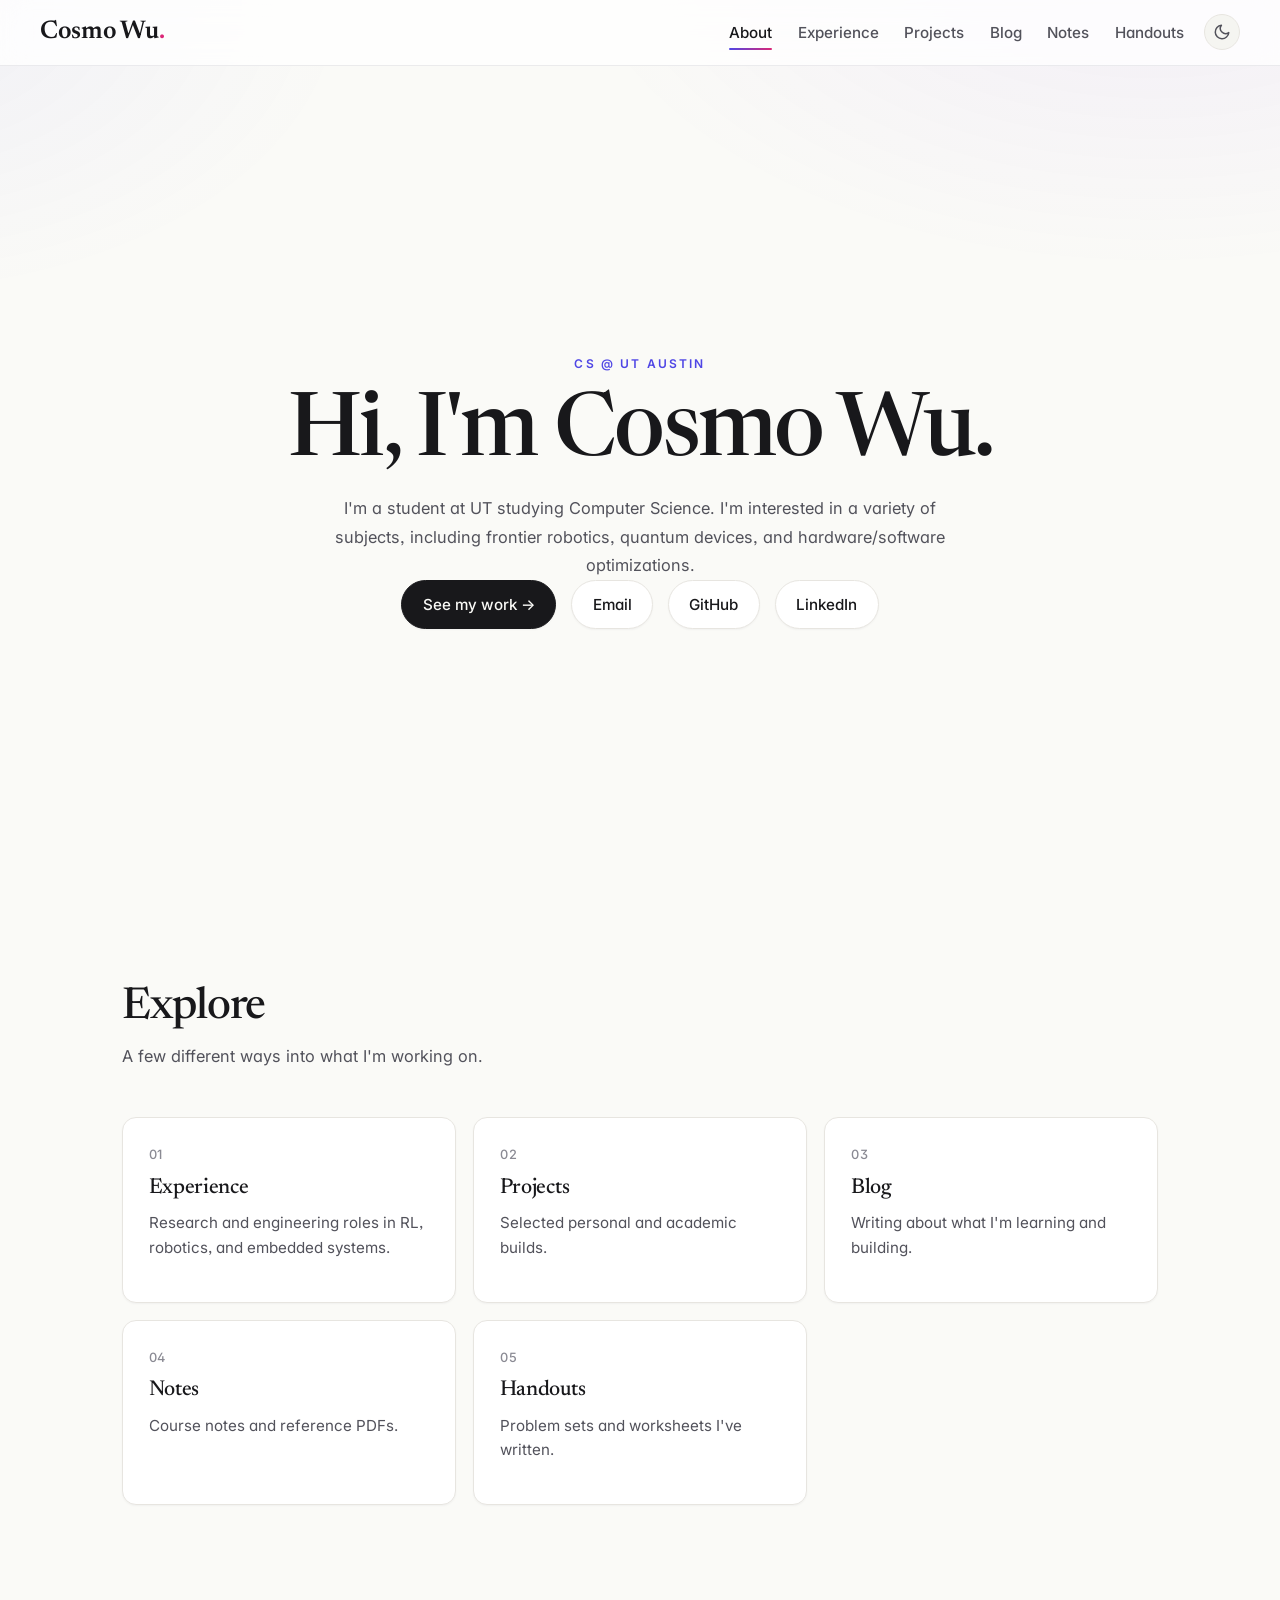
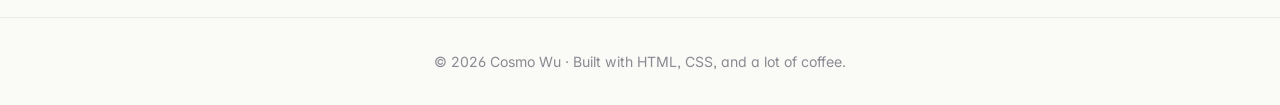
==== index.html @ 2b27daf7 "Removed bulletpoints and cleared up website" ====
<!DOCTYPE html>
<html lang="en">
<head>
    <meta charset="UTF-8">
    <meta name="viewport" content="width=device-width, initial-scale=1.0">
    <title>Cosmo Wu — Computer Science @ UT Austin</title>

    <script>(function(){try{var t=localStorage.getItem('theme');var d=window.matchMedia('(prefers-color-scheme: dark)').matches;document.documentElement.setAttribute('data-theme',t||(d?'dark':'light'));}catch(e){document.documentElement.setAttribute('data-theme','light');}try{var p=location.pathname;if(p.endsWith('/index.html')){history.replaceState(null,'',p.slice(0,-10)+location.search+location.hash);}}catch(e){}})();</script>

    <link rel="preconnect" href="https://fonts.googleapis.com">
    <link rel="preconnect" href="https://fonts.gstatic.com" crossorigin>
    <link rel="stylesheet" href="https://fonts.googleapis.com/css2?family=Inter:wght@400;500;600;700&family=Newsreader:ital,wght@0,400;0,500;1,400;1,500&display=swap">
    <link rel="stylesheet" href="/assets/css/style.css">
</head>
<body>
    <nav class="nav">
        <div class="nav-content">
            <a href="/" class="logo">Cosmo Wu<span class="logo-dot">.</span></a>
            <div class="nav-right">
                <ul class="nav-links">
                    <li><a href="/">About</a></li>
                    <li><a href="/experience/">Experience</a></li>
                    <li><a href="/projects/">Projects</a></li>
                    <li><a href="/blog/">Blog</a></li>
                    <li><a href="/notes/">Notes</a></li>
                    <li><a href="/handouts/">Handouts</a></li>
                </ul>
                <button class="theme-toggle" id="theme-toggle" type="button" aria-label="Toggle color theme">
                    <svg class="icon-moon" viewBox="0 0 24 24" fill="none" stroke="currentColor" stroke-width="2" stroke-linecap="round" stroke-linejoin="round"><path d="M21 12.79A9 9 0 1 1 11.21 3 7 7 0 0 0 21 12.79z"/></svg>
                    <svg class="icon-sun" viewBox="0 0 24 24" fill="none" stroke="currentColor" stroke-width="2" stroke-linecap="round" stroke-linejoin="round"><circle cx="12" cy="12" r="4"/><path d="M12 2v2M12 20v2M4.93 4.93l1.41 1.41M17.66 17.66l1.41 1.41M2 12h2M20 12h2M4.93 19.07l1.41-1.41M17.66 6.34l1.41-1.41"/></svg>
                </button>
            </div>
        </div>
    </nav>

    <section class="hero" id="about">
        <p class="eyebrow">CS @ UT Austin</p>
        <h1 class="hero-title">Hi, I'm Cosmo Wu.</h1>
        <p class="hero-bio">
            I'm a student at UT studying Computer Science. I'm interested in a variety of subjects, including
            frontier robotics, quantum devices, and hardware/software optimizations.
        </p>

        <div class="hero-links">
            <a href="/experience/" class="primary">See my work →</a>
            <a href="mailto:cosmowu1095@gmail.com">Email</a>
            <a href="https://github.com/CosmoWuu1579" target="_blank" rel="noopener">GitHub</a>
            <a href="https://www.linkedin.com/in/cosmo-wu1154/" target="_blank" rel="noopener">LinkedIn</a>
        </div>
    </section>

    <section id="explore">
        <div class="section-head">
            <h2 class="section-title">Explore</h2>
            <p class="section-subtitle">A few different ways into what I'm working on.</p>
        </div>
        <div class="post-grid">
            <a href="/experience/" class="post-card">
                <div class="post-card-meta"><span>01</span></div>
                <div class="post-card-title">Experience</div>
                <div class="post-card-summary">Research and engineering roles in RL, robotics, and embedded systems.</div>
            </a>
            <a href="/projects/" class="post-card">
                <div class="post-card-meta"><span>02</span></div>
                <div class="post-card-title">Projects</div>
                <div class="post-card-summary">Selected personal and academic builds.</div>
            </a>
            <a href="/blog/" class="post-card">
                <div class="post-card-meta"><span>03</span></div>
                <div class="post-card-title">Blog</div>
                <div class="post-card-summary">Writing about what I'm learning and building.</div>
            </a>
            <a href="/notes/" class="post-card">
                <div class="post-card-meta"><span>04</span></div>
                <div class="post-card-title">Notes</div>
                <div class="post-card-summary">Course notes and reference PDFs.</div>
            </a>
            <a href="/handouts/" class="post-card">
                <div class="post-card-meta"><span>05</span></div>
                <div class="post-card-title">Handouts</div>
                <div class="post-card-summary">Problem sets and worksheets I've written.</div>
            </a>
        </div>
    </section>

    <footer class="footer">
        © 2026 Cosmo Wu · Built with HTML, CSS, and a lot of coffee.
    </footer>

    <script src="/assets/js/main.js"></script>
</body>
</html>
---- assets/css/style.css ----
/* =========================================================
   Reset & base
   ========================================================= */
*,
*::before,
*::after {
    margin: 0;
    padding: 0;
    box-sizing: border-box;
}

html {
    scroll-behavior: smooth;
}

/* =========================================================
   Theme tokens — light is default, dark via [data-theme="dark"]
   ========================================================= */
:root {
    --bg:           #fafaf7;
    --bg-elevated:  #ffffff;
    --surface:      #ffffff;
    --surface-soft: #f5f5f1;
    --border:       #e7e5e0;
    --border-soft:  #efece6;

    --text:         #18181b;
    --text-muted:   #52525b;
    --text-subtle:  #8a8a93;

    --primary:      #4f46e5;
    --primary-soft: #eef2ff;
    --secondary:    #7c3aed;
    --accent:       #db2777;

    --shadow-sm: 0 1px 2px rgba(15, 23, 42, 0.04);
    --shadow-md: 0 4px 16px rgba(15, 23, 42, 0.06);
    --shadow-lg: 0 16px 40px rgba(15, 23, 42, 0.08);

    --nav-bg:       rgba(255, 255, 255, 0.78);
    --nav-border:   rgba(15, 23, 42, 0.08);

    --code-bg:      #f4f4f0;
    --pre-bg:       #1f1f23;
    --pre-text:     #f4f4f5;

    --radius-sm:    8px;
    --radius:       14px;
    --radius-lg:    20px;

    --font-sans: 'Inter', -apple-system, BlinkMacSystemFont, 'Segoe UI', Roboto, sans-serif;
    --font-serif: 'Newsreader', 'Iowan Old Style', 'Apple Garamond', Georgia, serif;
    --font-mono: 'JetBrains Mono', ui-monospace, SFMono-Regular, Menlo, Consolas, monospace;
}

[data-theme="dark"] {
    --bg:           #0b0d12;
    --bg-elevated:  #11141c;
    --surface:      #141823;
    --surface-soft: #1a1f2c;
    --border:       rgba(255, 255, 255, 0.08);
    --border-soft:  rgba(255, 255, 255, 0.05);

    --text:         #f1f5f9;
    --text-muted:   #b3b9c5;
    --text-subtle:  #717684;

    --primary:      #818cf8;
    --primary-soft: rgba(129, 140, 248, 0.12);
    --secondary:    #a78bfa;
    --accent:       #f472b6;

    --shadow-sm: 0 1px 2px rgba(0, 0, 0, 0.3);
    --shadow-md: 0 4px 20px rgba(0, 0, 0, 0.35);
    --shadow-lg: 0 20px 60px rgba(0, 0, 0, 0.5);

    --nav-bg:       rgba(11, 13, 18, 0.78);
    --nav-border:   rgba(255, 255, 255, 0.06);

    --code-bg:      rgba(255, 255, 255, 0.06);
    --pre-bg:       #0a0c12;
    --pre-text:     #e5e7eb;
}

/* =========================================================
   Body
   ========================================================= */
body {
    font-family: var(--font-sans);
    font-feature-settings: 'cv11', 'ss01', 'ss03';
    line-height: 1.65;
    color: var(--text);
    background: var(--bg);
    overflow-x: hidden;
    -webkit-font-smoothing: antialiased;
    -moz-osx-font-smoothing: grayscale;
    transition: background-color 0.25s ease, color 0.25s ease;
}

/* Subtle background wash that shifts with theme */
body::before {
    content: '';
    position: fixed;
    inset: 0;
    z-index: -1;
    background:
        radial-gradient(1000px 600px at 90% -10%, color-mix(in srgb, var(--secondary) 7%, transparent), transparent 60%),
        radial-gradient(800px 500px at -10% 0%, color-mix(in srgb, var(--primary) 6%, transparent), transparent 60%);
    pointer-events: none;
}

::selection {
    background: color-mix(in srgb, var(--primary) 25%, transparent);
    color: var(--text);
}

/* =========================================================
   Navigation
   ========================================================= */
.nav {
    position: sticky;
    top: 0;
    width: 100%;
    background: var(--nav-bg);
    backdrop-filter: saturate(160%) blur(14px);
    -webkit-backdrop-filter: saturate(160%) blur(14px);
    z-index: 1000;
    padding: 0.9rem 2rem;
    border-bottom: 1px solid var(--nav-border);
    transition: background-color 0.25s ease, border-color 0.25s ease;
}

.nav-content {
    max-width: 1200px;
    margin: 0 auto;
    display: flex;
    justify-content: space-between;
    align-items: center;
    gap: 1.5rem;
}

.logo {
    font-family: var(--font-serif);
    font-size: 1.6rem;
    font-weight: 600;
    letter-spacing: -0.01em;
    color: var(--text);
    text-decoration: none;
    line-height: 1;
}

.logo .logo-dot {
    color: var(--accent);
}

.nav-right {
    display: flex;
    align-items: center;
    gap: 1.25rem;
}

.nav-links {
    display: flex;
    gap: 1.6rem;
    list-style: none;
    flex-wrap: wrap;
}

.nav-links a {
    color: var(--text-muted);
    text-decoration: none;
    transition: color 0.2s ease;
    font-weight: 500;
    font-size: 0.95rem;
    position: relative;
    padding: 0.25rem 0;
}

.nav-links a:hover {
    color: var(--text);
}

.nav-links a.active {
    color: var(--text);
}

.nav-links a.active::after {
    content: '';
    position: absolute;
    bottom: -4px;
    left: 0;
    right: 0;
    height: 2px;
    background: linear-gradient(90deg, var(--primary), var(--accent));
    border-radius: 2px;
}

.theme-toggle {
    background: var(--surface-soft);
    border: 1px solid var(--border);
    color: var(--text-muted);
    width: 36px;
    height: 36px;
    border-radius: 999px;
    display: inline-flex;
    align-items: center;
    justify-content: center;
    cursor: pointer;
    transition: all 0.2s ease;
}

.theme-toggle:hover {
    color: var(--text);
    border-color: var(--text-subtle);
    transform: scale(1.05);
}

.theme-toggle svg {
    width: 18px;
    height: 18px;
}

[data-theme="light"] .theme-toggle .icon-sun  { display: none; }
[data-theme="dark"]  .theme-toggle .icon-moon { display: none; }
:root:not([data-theme="dark"]) .theme-toggle .icon-sun  { display: none; }

/* =========================================================
   Layout
   ========================================================= */
section {
    padding: 5rem 2rem 3rem;
    max-width: 1100px;
    margin: 0 auto;
}

.hero {
    min-height: calc(100vh - 4rem);
    padding-top: 7rem;
    display: flex;
    flex-direction: column;
    justify-content: center;
    align-items: center;
    text-align: center;
}

/* =========================================================
   Typography
   ========================================================= */
h1, h2, h3, h4 {
    color: var(--text);
    line-height: 1.2;
    letter-spacing: -0.02em;
}

.eyebrow {
    text-transform: uppercase;
    font-size: 0.75rem;
    letter-spacing: 0.18em;
    font-weight: 600;
    color: var(--primary);
    margin-bottom: 1rem;
    animation: fadeInUp 0.8s ease;
}

.hero-title {
    font-family: var(--font-serif);
    font-size: clamp(3rem, 8vw, 5.5rem);
    font-weight: 500;
    margin-bottom: 1rem;
    color: var(--text);
    letter-spacing: -0.03em;
    line-height: 1;
    animation: fadeInUp 0.9s ease;
}

.hero-title em {
    font-style: italic;
    color: var(--primary);
    font-weight: 400;
}

.hero-subtitle {
    font-size: 1.15rem;
    color: var(--text-muted);
    margin-bottom: 2.25rem;
    max-width: 640px;
    animation: fadeInUp 0.9s ease 0.1s backwards;
}

.hero-links {
    display: flex;
    gap: 0.9rem;
    margin-bottom: 3rem;
    animation: fadeInUp 0.9s ease 0.2s backwards;
    flex-wrap: wrap;
    justify-content: center;
}

.hero-links a {
    color: var(--text);
    text-decoration: none;
    padding: 0.7rem 1.3rem;
    border: 1px solid var(--border);
    background: var(--surface);
    border-radius: 999px;
    transition: all 0.2s ease;
    font-weight: 500;
    font-size: 0.95rem;
    box-shadow: var(--shadow-sm);
}

.hero-links a:hover {
    border-color: var(--primary);
    color: var(--primary);
    transform: translateY(-2px);
    box-shadow: var(--shadow-md);
}

.hero-links a.primary {
    background: var(--text);
    color: var(--bg);
    border-color: var(--text);
}

.hero-links a.primary:hover {
    background: var(--primary);
    border-color: var(--primary);
    color: #fff;
}

.hero-bio {
    max-width: 660px;
    color: var(--text-muted);
    font-size: 1.02rem;
    line-height: 1.75;
    animation: fadeInUp 0.9s ease 0.3s backwards;
}

.gpa {
    color: var(--accent);
    font-weight: 600;
}

.section-title {
    font-family: var(--font-serif);
    font-size: clamp(2rem, 4vw, 2.75rem);
    font-weight: 500;
    margin-bottom: 0.5rem;
    color: var(--text);
    letter-spacing: -0.025em;
}

.section-subtitle {
    color: var(--text-muted);
    margin-bottom: 3rem;
    font-size: 1.02rem;
}

.section-head {
    margin-bottom: 3rem;
}

.section-head .section-title {
    margin-bottom: 0.5rem;
}

/* =========================================================
   Cards
   ========================================================= */
.card {
    background: var(--surface);
    border: 1px solid var(--border);
    border-radius: var(--radius);
    padding: 1.75rem;
    margin-bottom: 1.25rem;
    transition: transform 0.2s ease, border-color 0.2s ease, box-shadow 0.2s ease;
    box-shadow: var(--shadow-sm);
}

.card:hover {
    transform: translateY(-3px);
    border-color: color-mix(in srgb, var(--primary) 35%, var(--border));
    box-shadow: var(--shadow-md);
}

.card-header {
    display: flex;
    justify-content: space-between;
    align-items: flex-start;
    margin-bottom: 0.75rem;
    flex-wrap: wrap;
    gap: 0.5rem 1rem;
}

.card-title {
    font-family: var(--font-serif);
    font-size: 1.4rem;
    font-weight: 500;
    color: var(--text);
    margin-bottom: 0.25rem;
    letter-spacing: -0.015em;
}

.card-subtitle {
    color: var(--text-muted);
    font-size: 0.92rem;
}

.card-date {
    color: var(--text-subtle);
    font-weight: 500;
    font-size: 0.88rem;
    font-variant-numeric: tabular-nums;
    white-space: nowrap;
}

.card-blurb {
    color: var(--text-muted);
    margin-top: 0.85rem;
    line-height: 1.7;
}

.project-link {
    display: block;
    color: inherit;
    text-decoration: none;
    position: relative;
    padding-right: 2.75rem;
}

.project-link::after {
    content: '↗';
    position: absolute;
    top: 1.4rem;
    right: 1.6rem;
    color: var(--text-subtle);
    font-size: 1.35rem;
    line-height: 1;
    transition: transform 0.2s ease, color 0.2s ease;
}

.project-link:hover::after {
    color: var(--primary);
    transform: translate(2px, -2px);
}

.card-list {
    list-style: none;
    margin-top: 0.9rem;
    color: var(--text-muted);
}

.card-list li {
    padding-left: 1.4rem;
    margin-bottom: 0.4rem;
    position: relative;
    line-height: 1.6;
}

.card-list li::before {
    content: '';
    position: absolute;
    left: 0;
    top: 0.7em;
    width: 6px;
    height: 6px;
    border-radius: 50%;
    background: var(--primary);
    opacity: 0.7;
}

/* =========================================================
   Skills
   ========================================================= */
.skills-grid {
    display: grid;
    grid-template-columns: repeat(auto-fit, minmax(260px, 1fr));
    gap: 1rem;
}

.skill-category {
    background: var(--surface);
    border: 1px solid var(--border);
    border-radius: var(--radius);
    padding: 1.4rem;
    transition: border-color 0.2s ease, box-shadow 0.2s ease;
}

.skill-category:hover {
    border-color: color-mix(in srgb, var(--primary) 30%, var(--border));
    box-shadow: var(--shadow-sm);
}

.skill-category h3 {
    color: var(--text);
    margin-bottom: 0.9rem;
    font-size: 0.95rem;
    font-weight: 600;
    letter-spacing: 0.02em;
    text-transform: uppercase;
    color: var(--text-subtle);
}

.skill-tags {
    display: flex;
    flex-wrap: wrap;
    gap: 0.4rem;
}

.tag {
    background: var(--surface-soft);
    padding: 0.3rem 0.7rem;
    border-radius: 999px;
    font-size: 0.82rem;
    color: var(--text-muted);
    border: 1px solid var(--border-soft);
    font-weight: 500;
}

/* =========================================================
   Awards
   ========================================================= */
.awards-grid {
    display: grid;
    grid-template-columns: repeat(auto-fit, minmax(280px, 1fr));
    gap: 0.9rem;
}

.award {
    background: var(--surface);
    border: 1px solid var(--border);
    border-left: 3px solid var(--accent);
    padding: 1rem 1.25rem;
    border-radius: var(--radius-sm);
    transition: transform 0.2s ease, box-shadow 0.2s ease;
}

.award:hover {
    transform: translateY(-2px);
    box-shadow: var(--shadow-sm);
}

.award h4 {
    color: var(--text);
    margin-bottom: 0.25rem;
    font-size: 1rem;
    font-weight: 600;
}

.award p {
    color: var(--text-muted);
    font-size: 0.9rem;
}

/* =========================================================
   Animations
   ========================================================= */
@keyframes fadeInUp {
    from { opacity: 0; transform: translateY(16px); }
    to   { opacity: 1; transform: translateY(0); }
}

.animate-in {
    animation: fadeInUp 0.6s ease both;
}

@media (prefers-reduced-motion: reduce) {
    *, *::before, *::after {
        animation-duration: 0.001s !important;
        transition-duration: 0.001s !important;
    }
}

/* =========================================================
   Blog & Notes & Handouts grids
   ========================================================= */
.post-grid {
    display: grid;
    grid-template-columns: repeat(auto-fit, minmax(300px, 1fr));
    gap: 1.1rem;
}

.post-card {
    background: var(--surface);
    border: 1px solid var(--border);
    border-radius: var(--radius);
    padding: 1.6rem;
    transition: transform 0.2s ease, border-color 0.2s ease, box-shadow 0.2s ease;
    display: flex;
    flex-direction: column;
    text-decoration: none;
    color: inherit;
    box-shadow: var(--shadow-sm);
}

.post-card:hover {
    transform: translateY(-4px);
    border-color: color-mix(in srgb, var(--primary) 35%, var(--border));
    box-shadow: var(--shadow-md);
}

.post-card-meta {
    color: var(--text-subtle);
    font-size: 0.8rem;
    font-weight: 500;
    margin-bottom: 0.6rem;
    display: flex;
    gap: 0.7rem;
    flex-wrap: wrap;
    text-transform: uppercase;
    letter-spacing: 0.06em;
}

.post-card-title {
    font-family: var(--font-serif);
    font-size: 1.35rem;
    font-weight: 500;
    color: var(--text);
    margin-bottom: 0.6rem;
    letter-spacing: -0.015em;
    line-height: 1.25;
}

.post-card-summary {
    color: var(--text-muted);
    flex-grow: 1;
    margin-bottom: 1rem;
    font-size: 0.95rem;
    line-height: 1.6;
}

.post-card-tags {
    display: flex;
    flex-wrap: wrap;
    gap: 0.35rem;
}

.empty-state {
    text-align: center;
    color: var(--text-muted);
    padding: 3rem 1rem;
    background: var(--surface);
    border: 1px dashed var(--border);
    border-radius: var(--radius);
}

.empty-state code {
    background: var(--code-bg);
    padding: 0.15rem 0.45rem;
    border-radius: 4px;
    color: var(--accent);
    font-family: var(--font-mono);
    font-size: 0.88rem;
}

/* =========================================================
   Article (blog post)
   ========================================================= */
.article {
    max-width: 720px;
    margin: 0 auto;
    color: var(--text);
}

.article header {
    margin-bottom: 3rem;
    text-align: center;
}

.article h1 {
    font-family: var(--font-serif);
    font-size: clamp(2.25rem, 5vw, 3.25rem);
    font-weight: 500;
    color: var(--text);
    margin-bottom: 0.75rem;
    letter-spacing: -0.025em;
    line-height: 1.1;
}

.article .article-meta {
    color: var(--text-subtle);
    font-size: 0.92rem;
}

.article h2 {
    font-family: var(--font-serif);
    color: var(--text);
    margin-top: 2.5rem;
    margin-bottom: 0.75rem;
    font-size: 1.7rem;
    font-weight: 500;
    letter-spacing: -0.02em;
}

.article h3 {
    color: var(--text);
    margin-top: 1.75rem;
    margin-bottom: 0.5rem;
    font-size: 1.2rem;
    font-weight: 600;
}

.article p,
.article ul,
.article ol {
    margin-bottom: 1.25rem;
    color: var(--text);
    font-size: 1.05rem;
    line-height: 1.75;
}

.article ul,
.article ol {
    padding-left: 1.5rem;
}

.article li {
    margin-bottom: 0.4rem;
}

.article a {
    color: var(--primary);
    text-decoration: underline;
    text-decoration-thickness: 1px;
    text-underline-offset: 3px;
}

.article code {
    background: var(--code-bg);
    padding: 0.15rem 0.4rem;
    border-radius: 4px;
    color: var(--accent);
    font-family: var(--font-mono);
    font-size: 0.92em;
}

.article pre {
    background: var(--pre-bg);
    color: var(--pre-text);
    border: 1px solid var(--border);
    padding: 1rem 1.2rem;
    border-radius: var(--radius);
    overflow-x: auto;
    margin-bottom: 1.5rem;
    font-size: 0.92rem;
    line-height: 1.6;
}

.article pre code {
    background: none;
    padding: 0;
    color: inherit;
}

.article blockquote {
    border-left: 3px solid var(--primary);
    padding: 0.5rem 0 0.5rem 1.25rem;
    margin: 1.5rem 0;
    color: var(--text-muted);
    font-style: italic;
}

.back-link {
    display: inline-block;
    margin-bottom: 2rem;
    color: var(--text-muted);
    text-decoration: none;
    font-weight: 500;
    font-size: 0.92rem;
    transition: color 0.2s ease;
}

.back-link:hover {
    color: var(--primary);
}

/* =========================================================
   PDF viewer
   ========================================================= */
.pdf-viewer-wrap {
    background: var(--surface);
    border: 1px solid var(--border);
    border-radius: var(--radius);
    padding: 1rem;
    margin-top: 2rem;
    box-shadow: var(--shadow-sm);
}

.pdf-viewer-toolbar {
    display: flex;
    justify-content: space-between;
    align-items: center;
    margin-bottom: 0.75rem;
    flex-wrap: wrap;
    gap: 0.5rem;
}

.pdf-viewer-toolbar h3 {
    font-family: var(--font-serif);
    color: var(--text);
    font-size: 1.15rem;
    font-weight: 500;
}

.pdf-viewer-toolbar a {
    color: var(--text-muted);
    text-decoration: none;
    padding: 0.4rem 0.9rem;
    border: 1px solid var(--border);
    border-radius: 999px;
    font-size: 0.88rem;
    font-weight: 500;
    transition: all 0.2s ease;
    background: var(--surface);
}

.pdf-viewer-toolbar a:hover {
    border-color: var(--primary);
    color: var(--primary);
}

.pdf-viewer {
    width: 100%;
    height: 80vh;
    min-height: 500px;
    border: 1px solid var(--border-soft);
    border-radius: var(--radius-sm);
    background: var(--bg-elevated);
}

/* =========================================================
   Footer
   ========================================================= */
.footer {
    margin-top: 4rem;
    padding: 2rem;
    border-top: 1px solid var(--border-soft);
    text-align: center;
    color: var(--text-subtle);
    font-size: 0.88rem;
}

/* =========================================================
   Mobile
   ========================================================= */
@media (max-width: 768px) {
    .nav {
        padding: 0.7rem 1rem;
    }

    .nav-content {
        gap: 0.75rem;
    }

    .nav-right {
        gap: 0.75rem;
    }

    .nav-links {
        gap: 0.9rem;
        font-size: 0.9rem;
    }

    .nav-links a {
        font-size: 0.9rem;
    }

    section {
        padding: 4rem 1.1rem 2rem;
    }

    .hero {
        padding-top: 5rem;
    }

    .pdf-viewer {
        height: 70vh;
    }
}

@media (max-width: 540px) {
    .nav-links {
        gap: 0.7rem;
    }
    .logo {
        font-size: 1.35rem;
    }
}
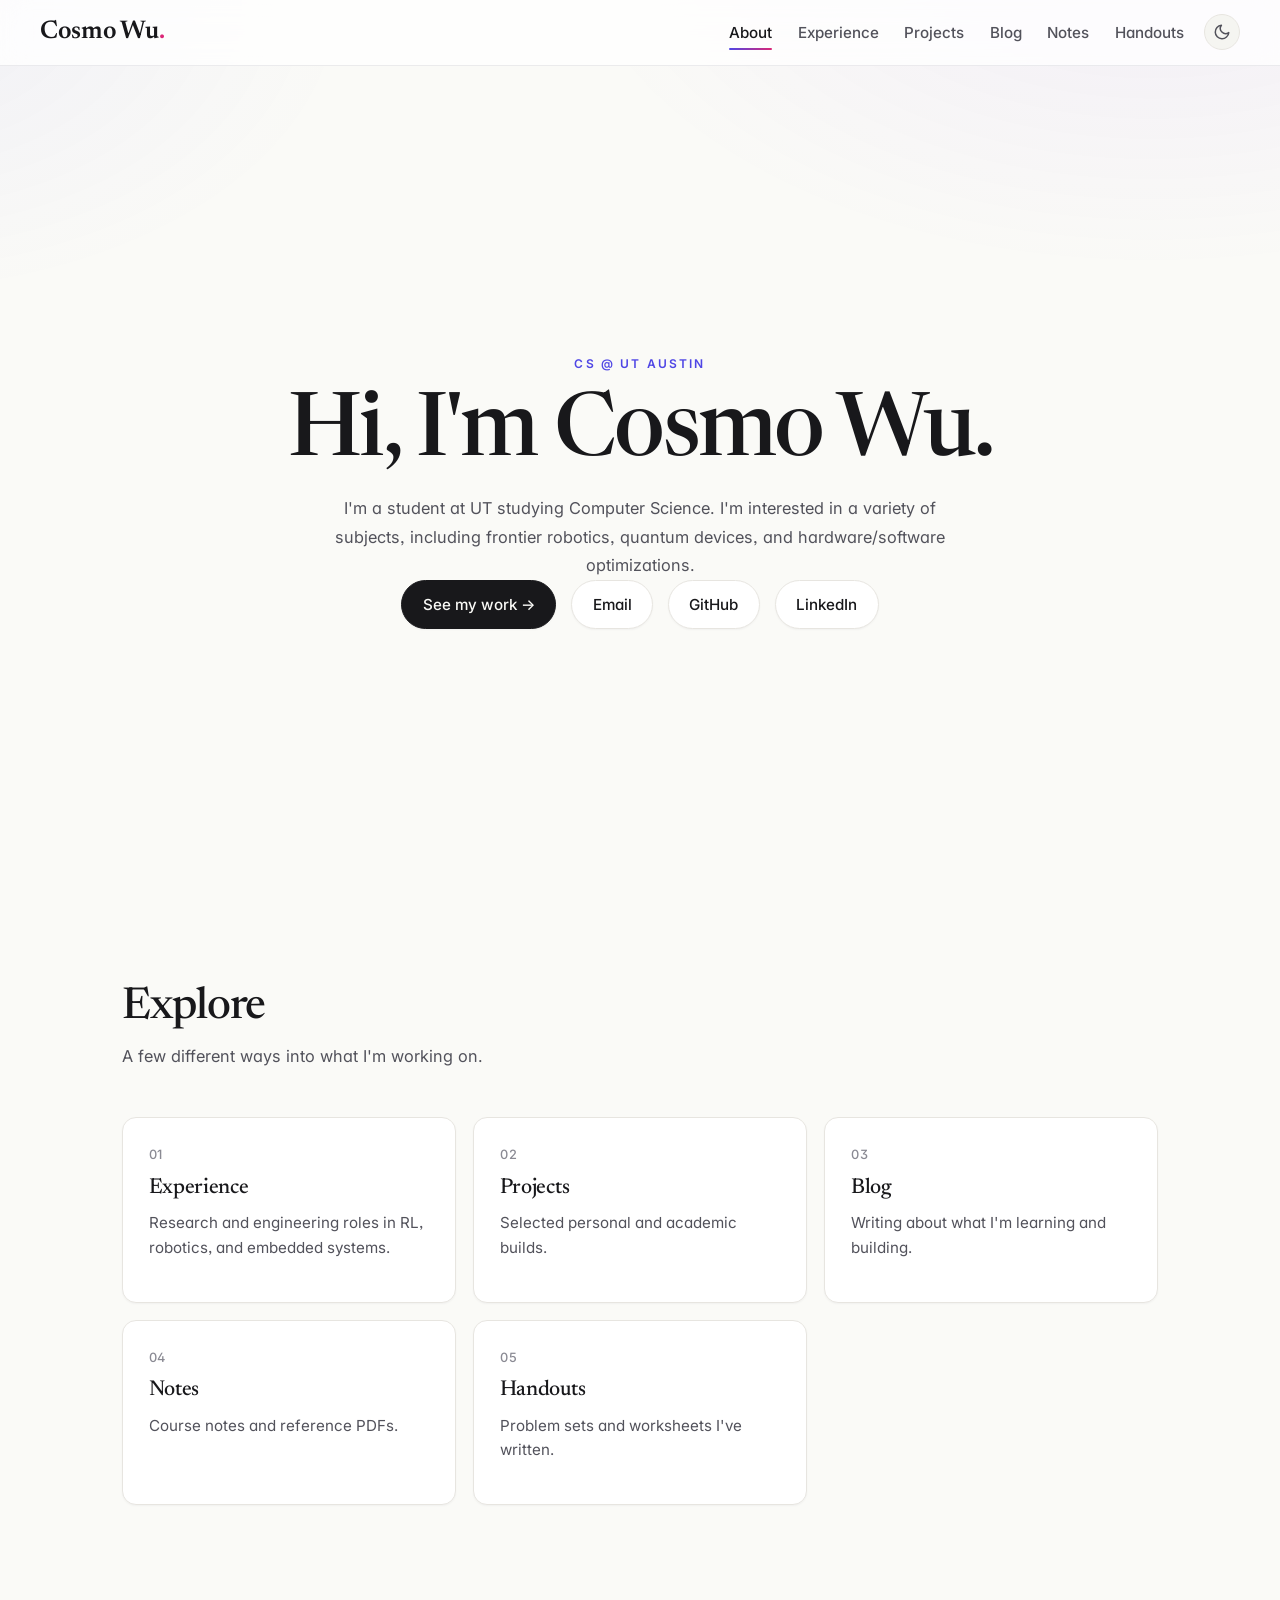
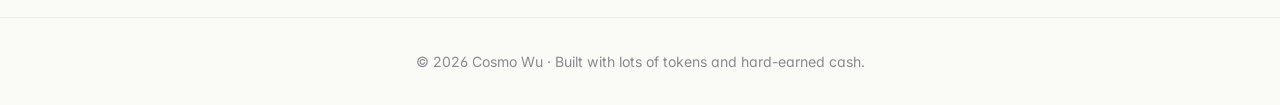
==== commit f560b4ba: "Modified bottom text" ====
--- a/index.html
+++ b/index.html
@@ -84,7 +84,7 @@
     </section>
 
     <footer class="footer">
-        © 2026 Cosmo Wu · Built with HTML, CSS, and a lot of coffee.
+        © 2026 Cosmo Wu · Built with lots of tokens and hard-earned cash.
     </footer>
 
     <script src="/assets/js/main.js"></script>
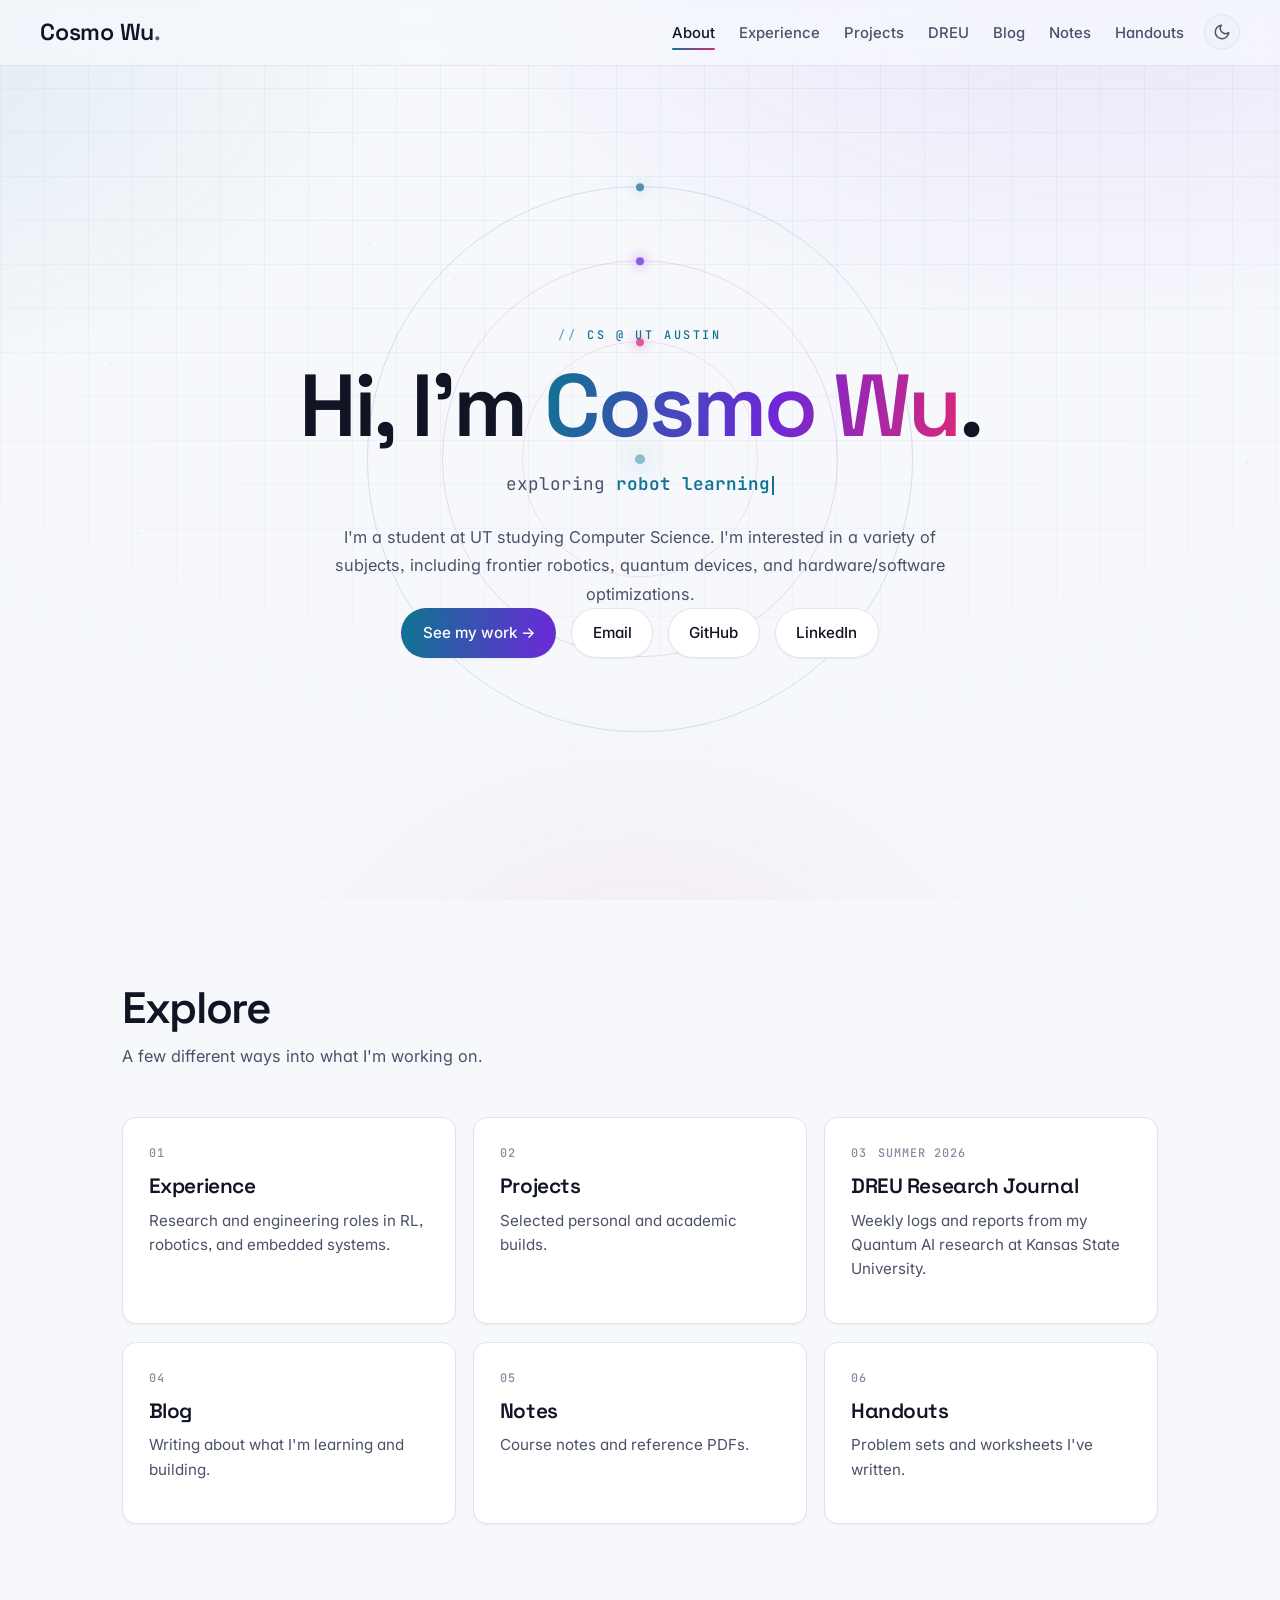
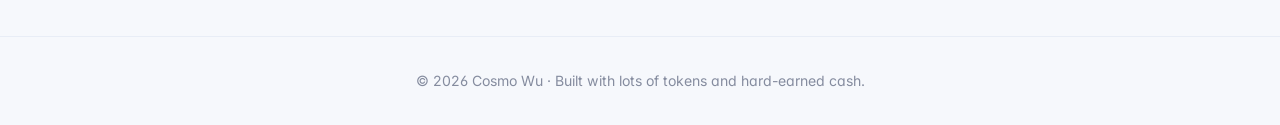
==== commit 8b1bf2ae: "Fabled my website" ====
--- a/index.html
+++ b/index.html
@@ -3,13 +3,15 @@
 <head>
     <meta charset="UTF-8">
     <meta name="viewport" content="width=device-width, initial-scale=1.0">
+    <link rel="icon" type="image/png" href="/qft_pfp.png">
+    <link rel="apple-touch-icon" href="/qft_pfp.png">
     <title>Cosmo Wu — Computer Science @ UT Austin</title>
 
     <script>(function(){try{var t=localStorage.getItem('theme');var d=window.matchMedia('(prefers-color-scheme: dark)').matches;document.documentElement.setAttribute('data-theme',t||(d?'dark':'light'));}catch(e){document.documentElement.setAttribute('data-theme','light');}try{var p=location.pathname;if(p.endsWith('/index.html')){history.replaceState(null,'',p.slice(0,-10)+location.search+location.hash);}}catch(e){}})();</script>
 
     <link rel="preconnect" href="https://fonts.googleapis.com">
     <link rel="preconnect" href="https://fonts.gstatic.com" crossorigin>
-    <link rel="stylesheet" href="https://fonts.googleapis.com/css2?family=Inter:wght@400;500;600;700&family=Newsreader:ital,wght@0,400;0,500;1,400;1,500&display=swap">
+    <link rel="stylesheet" href="https://fonts.googleapis.com/css2?family=Inter:wght@400;500;600;700&family=Space+Grotesk:wght@400;500;600;700&family=JetBrains+Mono:wght@400;500;600&family=Newsreader:ital,wght@0,400;0,500;1,400;1,500&display=swap">
     <link rel="stylesheet" href="/assets/css/style.css">
 </head>
 <body>
@@ -21,6 +23,7 @@
                     <li><a href="/">About</a></li>
                     <li><a href="/experience/">Experience</a></li>
                     <li><a href="/projects/">Projects</a></li>
+                    <li><a href="/dreu/">DREU</a></li>
                     <li><a href="/blog/">Blog</a></li>
                     <li><a href="/notes/">Notes</a></li>
                     <li><a href="/handouts/">Handouts</a></li>
@@ -34,8 +37,16 @@
     </nav>
 
     <section class="hero" id="about">
+        <div class="hero-atom" aria-hidden="true">
+            <div class="orbit orbit-1"><span class="electron"></span></div>
+            <div class="orbit orbit-2"><span class="electron"></span></div>
+            <div class="orbit orbit-3"><span class="electron"></span></div>
+            <div class="nucleus"></div>
+        </div>
+
         <p class="eyebrow">CS @ UT Austin</p>
-        <h1 class="hero-title">Hi, I'm Cosmo Wu.</h1>
+        <h1 class="hero-title">Hi, I'm <span class="gradient-text">Cosmo Wu</span>.</h1>
+        <p class="hero-rotator">exploring <span class="rotate-word" data-rotate='["robot learning","quantum computing","multi-agent AI","embedded systems","hardware optimization"]'></span><span class="caret"></span></p>
         <p class="hero-bio">
             I'm a student at UT studying Computer Science. I'm interested in a variety of subjects, including
             frontier robotics, quantum devices, and hardware/software optimizations.
@@ -65,18 +76,23 @@
                 <div class="post-card-title">Projects</div>
                 <div class="post-card-summary">Selected personal and academic builds.</div>
             </a>
+            <a href="/dreu/" class="post-card">
+                <div class="post-card-meta"><span>03</span><span>Summer 2026</span></div>
+                <div class="post-card-title">DREU Research Journal</div>
+                <div class="post-card-summary">Weekly logs and reports from my Quantum AI research at Kansas State University.</div>
+            </a>
             <a href="/blog/" class="post-card">
-                <div class="post-card-meta"><span>03</span></div>
+                <div class="post-card-meta"><span>04</span></div>
                 <div class="post-card-title">Blog</div>
                 <div class="post-card-summary">Writing about what I'm learning and building.</div>
             </a>
             <a href="/notes/" class="post-card">
-                <div class="post-card-meta"><span>04</span></div>
+                <div class="post-card-meta"><span>05</span></div>
                 <div class="post-card-title">Notes</div>
                 <div class="post-card-summary">Course notes and reference PDFs.</div>
             </a>
             <a href="/handouts/" class="post-card">
-                <div class="post-card-meta"><span>05</span></div>
+                <div class="post-card-meta"><span>06</span></div>
                 <div class="post-card-title">Handouts</div>
                 <div class="post-card-summary">Problem sets and worksheets I've written.</div>
             </a>
--- a/assets/css/style.css
+++ b/assets/css/style.css
@@ -15,75 +15,85 @@
 
 /* =========================================================
    Theme tokens — light is default, dark via [data-theme="dark"]
+   Quantum / deep-space palette: cyan → violet → pink
    ========================================================= */
 :root {
-    --bg:           #fafaf7;
+    --bg:           #f6f8fc;
     --bg-elevated:  #ffffff;
     --surface:      #ffffff;
-    --surface-soft: #f5f5f1;
-    --border:       #e7e5e0;
-    --border-soft:  #efece6;
-
-    --text:         #18181b;
-    --text-muted:   #52525b;
-    --text-subtle:  #8a8a93;
-
-    --primary:      #4f46e5;
-    --primary-soft: #eef2ff;
-    --secondary:    #7c3aed;
-    --accent:       #db2777;
-
-    --shadow-sm: 0 1px 2px rgba(15, 23, 42, 0.04);
-    --shadow-md: 0 4px 16px rgba(15, 23, 42, 0.06);
-    --shadow-lg: 0 16px 40px rgba(15, 23, 42, 0.08);
-
-    --nav-bg:       rgba(255, 255, 255, 0.78);
-    --nav-border:   rgba(15, 23, 42, 0.08);
-
-    --code-bg:      #f4f4f0;
-    --pre-bg:       #1f1f23;
-    --pre-text:     #f4f4f5;
+    --surface-soft: #eef2f9;
+    --border:       #dde4f0;
+    --border-soft:  #e8edf6;
+
+    --text:         #101423;
+    --text-muted:   #4b5268;
+    --text-subtle:  #858c9f;
+
+    --primary:      #0e7490;   /* deep cyan */
+    --primary-soft: #e0f5fa;
+    --secondary:    #6d28d9;   /* violet */
+    --accent:       #db2777;   /* pink */
+    --glow:         rgba(14, 116, 144, 0.18);
+
+    --shadow-sm: 0 1px 2px rgba(16, 24, 60, 0.05);
+    --shadow-md: 0 4px 18px rgba(16, 24, 60, 0.08);
+    --shadow-lg: 0 16px 44px rgba(16, 24, 60, 0.1);
+
+    --nav-bg:       rgba(246, 248, 252, 0.75);
+    --nav-border:   rgba(16, 24, 60, 0.08);
+
+    --code-bg:      #e9eef7;
+    --pre-bg:       #10162a;
+    --pre-text:     #e6ecf8;
+
+    --grid-line:    rgba(30, 60, 140, 0.05);
+    --star-opacity: 0.35;
 
     --radius-sm:    8px;
     --radius:       14px;
     --radius-lg:    20px;
 
     --font-sans: 'Inter', -apple-system, BlinkMacSystemFont, 'Segoe UI', Roboto, sans-serif;
-    --font-serif: 'Newsreader', 'Iowan Old Style', 'Apple Garamond', Georgia, serif;
+    --font-display: 'Space Grotesk', 'Inter', -apple-system, sans-serif;
+    --font-serif: 'Newsreader', 'Iowan Old Style', Georgia, serif;
     --font-mono: 'JetBrains Mono', ui-monospace, SFMono-Regular, Menlo, Consolas, monospace;
 }
 
 [data-theme="dark"] {
-    --bg:           #0b0d12;
-    --bg-elevated:  #11141c;
-    --surface:      #141823;
-    --surface-soft: #1a1f2c;
-    --border:       rgba(255, 255, 255, 0.08);
-    --border-soft:  rgba(255, 255, 255, 0.05);
-
-    --text:         #f1f5f9;
-    --text-muted:   #b3b9c5;
-    --text-subtle:  #717684;
-
-    --primary:      #818cf8;
-    --primary-soft: rgba(129, 140, 248, 0.12);
-    --secondary:    #a78bfa;
-    --accent:       #f472b6;
-
-    --shadow-sm: 0 1px 2px rgba(0, 0, 0, 0.3);
-    --shadow-md: 0 4px 20px rgba(0, 0, 0, 0.35);
-    --shadow-lg: 0 20px 60px rgba(0, 0, 0, 0.5);
-
-    --nav-bg:       rgba(11, 13, 18, 0.78);
-    --nav-border:   rgba(255, 255, 255, 0.06);
-
-    --code-bg:      rgba(255, 255, 255, 0.06);
-    --pre-bg:       #0a0c12;
-    --pre-text:     #e5e7eb;
-}
-
-/* =========================================================
-   Body
+    --bg:           #05070f;
+    --bg-elevated:  #0a0e1c;
+    --surface:      #0c1122;
+    --surface-soft: #131a30;
+    --border:       rgba(148, 163, 255, 0.13);
+    --border-soft:  rgba(148, 163, 255, 0.07);
+
+    --text:         #eef2fb;
+    --text-muted:   #a7b0c8;
+    --text-subtle:  #66708c;
+
+    --primary:      #6ee7f9;   /* bright cyan */
+    --primary-soft: rgba(110, 231, 249, 0.1);
+    --secondary:    #a78bfa;   /* soft violet */
+    --accent:       #f472b6;   /* pink */
+    --glow:         rgba(110, 231, 249, 0.28);
+
+    --shadow-sm: 0 1px 2px rgba(0, 0, 0, 0.35);
+    --shadow-md: 0 6px 24px rgba(0, 0, 0, 0.45);
+    --shadow-lg: 0 24px 70px rgba(0, 0, 0, 0.6);
+
+    --nav-bg:       rgba(5, 7, 15, 0.72);
+    --nav-border:   rgba(148, 163, 255, 0.1);
+
+    --code-bg:      rgba(148, 163, 255, 0.1);
+    --pre-bg:       #070b18;
+    --pre-text:     #dbe3f5;
+
+    --grid-line:    rgba(148, 163, 255, 0.045);
+    --star-opacity: 1;
+}
+
+/* =========================================================
+   Body & cosmic backdrop
    ========================================================= */
 body {
     font-family: var(--font-sans);
@@ -94,24 +104,64 @@
     overflow-x: hidden;
     -webkit-font-smoothing: antialiased;
     -moz-osx-font-smoothing: grayscale;
-    transition: background-color 0.25s ease, color 0.25s ease;
-}
-
-/* Subtle background wash that shifts with theme */
+    transition: background-color 0.3s ease, color 0.3s ease;
+}
+
+/* Nebula wash */
 body::before {
     content: '';
     position: fixed;
     inset: 0;
+    z-index: -3;
+    background:
+        radial-gradient(1100px 700px at 85% -10%, color-mix(in srgb, var(--secondary) 10%, transparent), transparent 62%),
+        radial-gradient(900px 600px at -10% 5%, color-mix(in srgb, var(--primary) 9%, transparent), transparent 60%),
+        radial-gradient(700px 500px at 50% 110%, color-mix(in srgb, var(--accent) 6%, transparent), transparent 60%);
+    pointer-events: none;
+}
+
+/* Faint blueprint grid, faded toward the edges */
+body::after {
+    content: '';
+    position: fixed;
+    inset: 0;
+    z-index: -2;
+    background:
+        linear-gradient(var(--grid-line) 1px, transparent 1px),
+        linear-gradient(90deg, var(--grid-line) 1px, transparent 1px);
+    background-size: 44px 44px;
+    -webkit-mask-image: radial-gradient(ellipse 90% 70% at 50% 20%, black 30%, transparent 100%);
+    mask-image: radial-gradient(ellipse 90% 70% at 50% 20%, black 30%, transparent 100%);
+    pointer-events: none;
+}
+
+/* Starfield canvas (injected by main.js) */
+.starfield {
+    position: fixed;
+    inset: 0;
     z-index: -1;
-    background:
-        radial-gradient(1000px 600px at 90% -10%, color-mix(in srgb, var(--secondary) 7%, transparent), transparent 60%),
-        radial-gradient(800px 500px at -10% 0%, color-mix(in srgb, var(--primary) 6%, transparent), transparent 60%);
     pointer-events: none;
+    opacity: var(--star-opacity);
+    transition: opacity 0.4s ease;
 }
 
 ::selection {
-    background: color-mix(in srgb, var(--primary) 25%, transparent);
-    color: var(--text);
+    background: color-mix(in srgb, var(--primary) 30%, transparent);
+    color: var(--text);
+}
+
+/* Scroll progress bar (injected by main.js) */
+.scroll-progress {
+    position: fixed;
+    top: 0;
+    left: 0;
+    height: 2px;
+    width: 100%;
+    z-index: 2000;
+    background: linear-gradient(90deg, var(--primary), var(--secondary), var(--accent));
+    transform-origin: 0 50%;
+    transform: scaleX(0);
+    pointer-events: none;
 }
 
 /* =========================================================
@@ -140,8 +190,8 @@
 }
 
 .logo {
-    font-family: var(--font-serif);
-    font-size: 1.6rem;
+    font-family: var(--font-display);
+    font-size: 1.45rem;
     font-weight: 600;
     letter-spacing: -0.01em;
     color: var(--text);
@@ -150,7 +200,10 @@
 }
 
 .logo .logo-dot {
-    color: var(--accent);
+    background: linear-gradient(90deg, var(--primary), var(--accent));
+    -webkit-background-clip: text;
+    background-clip: text;
+    color: transparent;
 }
 
 .nav-right {
@@ -161,7 +214,7 @@
 
 .nav-links {
     display: flex;
-    gap: 1.6rem;
+    gap: 1.5rem;
     list-style: none;
     flex-wrap: wrap;
 }
@@ -171,20 +224,12 @@
     text-decoration: none;
     transition: color 0.2s ease;
     font-weight: 500;
-    font-size: 0.95rem;
+    font-size: 0.93rem;
     position: relative;
     padding: 0.25rem 0;
 }
 
-.nav-links a:hover {
-    color: var(--text);
-}
-
-.nav-links a.active {
-    color: var(--text);
-}
-
-.nav-links a.active::after {
+.nav-links a::after {
     content: '';
     position: absolute;
     bottom: -4px;
@@ -193,6 +238,25 @@
     height: 2px;
     background: linear-gradient(90deg, var(--primary), var(--accent));
     border-radius: 2px;
+    transform: scaleX(0);
+    transform-origin: 0 50%;
+    transition: transform 0.25s ease;
+}
+
+.nav-links a:hover {
+    color: var(--text);
+}
+
+.nav-links a:hover::after {
+    transform: scaleX(1);
+}
+
+.nav-links a.active {
+    color: var(--text);
+}
+
+.nav-links a.active::after {
+    transform: scaleX(1);
 }
 
 .theme-toggle {
@@ -207,12 +271,14 @@
     justify-content: center;
     cursor: pointer;
     transition: all 0.2s ease;
+    flex-shrink: 0;
 }
 
 .theme-toggle:hover {
-    color: var(--text);
-    border-color: var(--text-subtle);
-    transform: scale(1.05);
+    color: var(--primary);
+    border-color: color-mix(in srgb, var(--primary) 50%, var(--border));
+    box-shadow: 0 0 14px var(--glow);
+    transform: scale(1.05) rotate(15deg);
 }
 
 .theme-toggle svg {
@@ -241,6 +307,71 @@
     justify-content: center;
     align-items: center;
     text-align: center;
+    position: relative;
+}
+
+/* =========================================================
+   Hero atom — orbiting electrons behind the title
+   ========================================================= */
+.hero-atom {
+    position: absolute;
+    top: 50%;
+    left: 50%;
+    width: min(620px, 90vw);
+    aspect-ratio: 1;
+    transform: translate(-50%, -54%);
+    pointer-events: none;
+    z-index: -1;
+    opacity: 0.75;
+}
+
+.hero-atom .orbit {
+    position: absolute;
+    inset: 0;
+    border-radius: 50%;
+    border: 1px solid color-mix(in srgb, var(--primary) 18%, transparent);
+    animation: orbit-spin linear infinite;
+}
+
+.hero-atom .orbit-1 { inset: 6%;  animation-duration: 26s; border-color: color-mix(in srgb, var(--primary) 22%, transparent); }
+.hero-atom .orbit-2 { inset: 18%; animation-duration: 38s; animation-direction: reverse; border-color: color-mix(in srgb, var(--secondary) 20%, transparent); }
+.hero-atom .orbit-3 { inset: 31%; animation-duration: 52s; border-color: color-mix(in srgb, var(--accent) 16%, transparent); }
+
+.hero-atom .electron {
+    position: absolute;
+    top: -4px;
+    left: 50%;
+    width: 8px;
+    height: 8px;
+    margin-left: -4px;
+    border-radius: 50%;
+    background: var(--primary);
+    box-shadow: 0 0 12px 2px var(--glow);
+}
+
+.hero-atom .orbit-2 .electron { background: var(--secondary); box-shadow: 0 0 12px 2px color-mix(in srgb, var(--secondary) 40%, transparent); }
+.hero-atom .orbit-3 .electron { background: var(--accent);    box-shadow: 0 0 12px 2px color-mix(in srgb, var(--accent) 40%, transparent); }
+
+.hero-atom .nucleus {
+    position: absolute;
+    top: 50%;
+    left: 50%;
+    width: 10px;
+    height: 10px;
+    border-radius: 50%;
+    transform: translate(-50%, -50%);
+    background: color-mix(in srgb, var(--primary) 60%, transparent);
+    box-shadow: 0 0 30px 8px var(--glow);
+    animation: nucleus-pulse 4s ease-in-out infinite;
+}
+
+@keyframes orbit-spin {
+    to { transform: rotate(360deg); }
+}
+
+@keyframes nucleus-pulse {
+    0%, 100% { transform: translate(-50%, -50%) scale(1);   opacity: 0.9; }
+    50%      { transform: translate(-50%, -50%) scale(1.5); opacity: 0.55; }
 }
 
 /* =========================================================
@@ -253,30 +384,65 @@
 }
 
 .eyebrow {
+    font-family: var(--font-mono);
     text-transform: uppercase;
-    font-size: 0.75rem;
-    letter-spacing: 0.18em;
-    font-weight: 600;
+    font-size: 0.74rem;
+    letter-spacing: 0.22em;
+    font-weight: 500;
     color: var(--primary);
     margin-bottom: 1rem;
     animation: fadeInUp 0.8s ease;
 }
 
+.eyebrow::before {
+    content: '// ';
+    opacity: 0.6;
+}
+
 .hero-title {
-    font-family: var(--font-serif);
+    font-family: var(--font-display);
     font-size: clamp(3rem, 8vw, 5.5rem);
-    font-weight: 500;
-    margin-bottom: 1rem;
-    color: var(--text);
-    letter-spacing: -0.03em;
-    line-height: 1;
+    font-weight: 600;
+    margin-bottom: 1.1rem;
+    color: var(--text);
+    letter-spacing: -0.035em;
+    line-height: 1.02;
     animation: fadeInUp 0.9s ease;
 }
 
-.hero-title em {
-    font-style: italic;
+.gradient-text {
+    background: linear-gradient(100deg, var(--primary) 0%, var(--secondary) 55%, var(--accent) 100%);
+    -webkit-background-clip: text;
+    background-clip: text;
+    color: transparent;
+}
+
+.hero-rotator {
+    font-family: var(--font-mono);
+    font-size: clamp(0.95rem, 2.2vw, 1.1rem);
+    color: var(--text-muted);
+    margin-bottom: 1.5rem;
+    animation: fadeInUp 0.9s ease 0.1s backwards;
+    min-height: 1.7em;
+}
+
+.hero-rotator .rotate-word {
     color: var(--primary);
-    font-weight: 400;
+    font-weight: 600;
+}
+
+.hero-rotator .caret {
+    display: inline-block;
+    width: 2px;
+    height: 1.05em;
+    margin-left: 2px;
+    vertical-align: text-bottom;
+    background: var(--primary);
+    animation: caret-blink 1s steps(1) infinite;
+}
+
+@keyframes caret-blink {
+    50% { opacity: 0; }
 }
 
 .hero-subtitle {
@@ -303,7 +469,7 @@
     border: 1px solid var(--border);
     background: var(--surface);
     border-radius: 999px;
-    transition: all 0.2s ease;
+    transition: all 0.25s ease;
     font-weight: 500;
     font-size: 0.95rem;
     box-shadow: var(--shadow-sm);
@@ -313,19 +479,28 @@
     border-color: var(--primary);
     color: var(--primary);
     transform: translateY(-2px);
-    box-shadow: var(--shadow-md);
+    box-shadow: 0 4px 20px var(--glow);
 }
 
 .hero-links a.primary {
-    background: var(--text);
-    color: var(--bg);
-    border-color: var(--text);
+    background: linear-gradient(100deg, var(--primary), var(--secondary));
+    color: #fff;
+    border-color: transparent;
+}
+
+[data-theme="dark"] .hero-links a.primary {
+    color: #05070f;
+    font-weight: 600;
 }
 
 .hero-links a.primary:hover {
-    background: var(--primary);
-    border-color: var(--primary);
     color: #fff;
+    filter: brightness(1.1);
+    box-shadow: 0 6px 26px var(--glow);
+}
+
+[data-theme="dark"] .hero-links a.primary:hover {
+    color: #05070f;
 }
 
 .hero-bio {
@@ -342,12 +517,12 @@
 }
 
 .section-title {
-    font-family: var(--font-serif);
+    font-family: var(--font-display);
     font-size: clamp(2rem, 4vw, 2.75rem);
-    font-weight: 500;
+    font-weight: 600;
     margin-bottom: 0.5rem;
     color: var(--text);
-    letter-spacing: -0.025em;
+    letter-spacing: -0.03em;
 }
 
 .section-subtitle {
@@ -365,7 +540,7 @@
 }
 
 /* =========================================================
-   Cards
+   Cards — glassy surface + cursor spotlight
    ========================================================= */
 .card {
     background: var(--surface);
@@ -373,14 +548,47 @@
     border-radius: var(--radius);
     padding: 1.75rem;
     margin-bottom: 1.25rem;
-    transition: transform 0.2s ease, border-color 0.2s ease, box-shadow 0.2s ease;
+    transition: transform 0.25s ease, border-color 0.25s ease, box-shadow 0.25s ease;
     box-shadow: var(--shadow-sm);
+    position: relative;
+    overflow: hidden;
+}
+
+.card::before,
+.post-card::before,
+.skill-category::before,
+.award::before {
+    content: '';
+    position: absolute;
+    inset: 0;
+    border-radius: inherit;
+    background: radial-gradient(340px circle at var(--mx, 50%) var(--my, 50%),
+        color-mix(in srgb, var(--primary) 10%, transparent), transparent 65%);
+    opacity: 0;
+    transition: opacity 0.35s ease;
+    pointer-events: none;
+    z-index: 0;
+}
+
+.card:hover::before,
+.post-card:hover::before,
+.skill-category:hover::before,
+.award:hover::before {
+    opacity: 1;
+}
+
+.card > *,
+.post-card > *,
+.skill-category > *,
+.award > * {
+    position: relative;
+    z-index: 1;
 }
 
 .card:hover {
     transform: translateY(-3px);
-    border-color: color-mix(in srgb, var(--primary) 35%, var(--border));
-    box-shadow: var(--shadow-md);
+    border-color: color-mix(in srgb, var(--primary) 40%, var(--border));
+    box-shadow: var(--shadow-md), 0 0 24px -6px var(--glow);
 }
 
 .card-header {
@@ -393,12 +601,12 @@
 }
 
 .card-title {
-    font-family: var(--font-serif);
-    font-size: 1.4rem;
-    font-weight: 500;
+    font-family: var(--font-display);
+    font-size: 1.35rem;
+    font-weight: 600;
     color: var(--text);
     margin-bottom: 0.25rem;
-    letter-spacing: -0.015em;
+    letter-spacing: -0.02em;
 }
 
 .card-subtitle {
@@ -407,9 +615,10 @@
 }
 
 .card-date {
+    font-family: var(--font-mono);
     color: var(--text-subtle);
     font-weight: 500;
-    font-size: 0.88rem;
+    font-size: 0.82rem;
     font-variant-numeric: tabular-nums;
     white-space: nowrap;
 }
@@ -437,6 +646,7 @@
     font-size: 1.35rem;
     line-height: 1;
     transition: transform 0.2s ease, color 0.2s ease;
+    z-index: 1;
 }
 
 .project-link:hover::after {
@@ -466,7 +676,35 @@
     height: 6px;
     border-radius: 50%;
     background: var(--primary);
-    opacity: 0.7;
+    box-shadow: 0 0 6px var(--glow);
+    opacity: 0.8;
+}
+
+/* Featured card — used to spotlight top items */
+.card-featured {
+    border-color: color-mix(in srgb, var(--primary) 35%, var(--border));
+    background:
+        linear-gradient(var(--surface), var(--surface)) padding-box,
+        linear-gradient(120deg,
+            color-mix(in srgb, var(--primary) 55%, transparent),
+            color-mix(in srgb, var(--secondary) 45%, transparent),
+            color-mix(in srgb, var(--accent) 40%, transparent)) border-box;
+    border: 1px solid transparent;
+}
+
+.badge-new {
+    font-family: var(--font-mono);
+    font-size: 0.68rem;
+    font-weight: 600;
+    letter-spacing: 0.14em;
+    text-transform: uppercase;
+    color: var(--primary);
+    background: var(--primary-soft);
+    border: 1px solid color-mix(in srgb, var(--primary) 35%, transparent);
+    border-radius: 999px;
+    padding: 0.2rem 0.6rem;
+    display: inline-block;
+    vertical-align: middle;
 }
 
 /* =========================================================
@@ -484,6 +722,8 @@
     border-radius: var(--radius);
     padding: 1.4rem;
     transition: border-color 0.2s ease, box-shadow 0.2s ease;
+    position: relative;
+    overflow: hidden;
 }
 
 .skill-category:hover {
@@ -492,11 +732,11 @@
 }
 
 .skill-category h3 {
-    color: var(--text);
     margin-bottom: 0.9rem;
-    font-size: 0.95rem;
-    font-weight: 600;
-    letter-spacing: 0.02em;
+    font-family: var(--font-mono);
+    font-size: 0.78rem;
+    font-weight: 600;
+    letter-spacing: 0.14em;
     text-transform: uppercase;
     color: var(--text-subtle);
 }
@@ -508,13 +748,20 @@
 }
 
 .tag {
+    font-family: var(--font-mono);
     background: var(--surface-soft);
-    padding: 0.3rem 0.7rem;
+    padding: 0.28rem 0.68rem;
     border-radius: 999px;
-    font-size: 0.82rem;
+    font-size: 0.76rem;
     color: var(--text-muted);
     border: 1px solid var(--border-soft);
     font-weight: 500;
+    transition: border-color 0.2s ease, color 0.2s ease;
+}
+
+.tag:hover {
+    border-color: color-mix(in srgb, var(--primary) 45%, var(--border));
+    color: var(--primary);
 }
 
 /* =========================================================
@@ -533,11 +780,13 @@
     padding: 1rem 1.25rem;
     border-radius: var(--radius-sm);
     transition: transform 0.2s ease, box-shadow 0.2s ease;
+    position: relative;
+    overflow: hidden;
 }
 
 .award:hover {
     transform: translateY(-2px);
-    box-shadow: var(--shadow-sm);
+    box-shadow: var(--shadow-sm), 0 0 18px -8px color-mix(in srgb, var(--accent) 45%, transparent);
 }
 
 .award h4 {
@@ -556,12 +805,13 @@
    Animations
    ========================================================= */
 @keyframes fadeInUp {
-    from { opacity: 0; transform: translateY(16px); }
+    from { opacity: 0; transform: translateY(18px); }
     to   { opacity: 1; transform: translateY(0); }
 }
 
 .animate-in {
-    animation: fadeInUp 0.6s ease both;
+    animation: fadeInUp 0.65s ease both;
+    animation-delay: calc(var(--stagger, 0) * 70ms);
 }
 
 @media (prefers-reduced-motion: reduce) {
@@ -569,6 +819,7 @@
         animation-duration: 0.001s !important;
         transition-duration: 0.001s !important;
     }
+    .starfield { display: none; }
 }
 
 /* =========================================================
@@ -585,39 +836,42 @@
     border: 1px solid var(--border);
     border-radius: var(--radius);
     padding: 1.6rem;
-    transition: transform 0.2s ease, border-color 0.2s ease, box-shadow 0.2s ease;
+    transition: transform 0.25s ease, border-color 0.25s ease, box-shadow 0.25s ease;
     display: flex;
     flex-direction: column;
     text-decoration: none;
     color: inherit;
     box-shadow: var(--shadow-sm);
+    position: relative;
+    overflow: hidden;
 }
 
 .post-card:hover {
     transform: translateY(-4px);
-    border-color: color-mix(in srgb, var(--primary) 35%, var(--border));
-    box-shadow: var(--shadow-md);
+    border-color: color-mix(in srgb, var(--primary) 40%, var(--border));
+    box-shadow: var(--shadow-md), 0 0 24px -6px var(--glow);
 }
 
 .post-card-meta {
+    font-family: var(--font-mono);
     color: var(--text-subtle);
-    font-size: 0.8rem;
+    font-size: 0.74rem;
     font-weight: 500;
     margin-bottom: 0.6rem;
     display: flex;
     gap: 0.7rem;
     flex-wrap: wrap;
     text-transform: uppercase;
-    letter-spacing: 0.06em;
+    letter-spacing: 0.08em;
 }
 
 .post-card-title {
-    font-family: var(--font-serif);
-    font-size: 1.35rem;
-    font-weight: 500;
+    font-family: var(--font-display);
+    font-size: 1.3rem;
+    font-weight: 600;
     color: var(--text);
     margin-bottom: 0.6rem;
-    letter-spacing: -0.015em;
+    letter-spacing: -0.02em;
     line-height: 1.25;
 }
 
@@ -668,27 +922,28 @@
 }
 
 .article h1 {
-    font-family: var(--font-serif);
+    font-family: var(--font-display);
     font-size: clamp(2.25rem, 5vw, 3.25rem);
-    font-weight: 500;
+    font-weight: 600;
     color: var(--text);
     margin-bottom: 0.75rem;
-    letter-spacing: -0.025em;
+    letter-spacing: -0.03em;
     line-height: 1.1;
 }
 
 .article .article-meta {
+    font-family: var(--font-mono);
     color: var(--text-subtle);
-    font-size: 0.92rem;
+    font-size: 0.85rem;
 }
 
 .article h2 {
-    font-family: var(--font-serif);
+    font-family: var(--font-display);
     color: var(--text);
     margin-top: 2.5rem;
     margin-bottom: 0.75rem;
     font-size: 1.7rem;
-    font-weight: 500;
+    font-weight: 600;
     letter-spacing: -0.02em;
 }
 
@@ -796,10 +1051,10 @@
 }
 
 .pdf-viewer-toolbar h3 {
-    font-family: var(--font-serif);
+    font-family: var(--font-display);
     color: var(--text);
     font-size: 1.15rem;
-    font-weight: 500;
+    font-weight: 600;
 }
 
 .pdf-viewer-toolbar a {
@@ -817,6 +1072,7 @@
 .pdf-viewer-toolbar a:hover {
     border-color: var(--primary);
     color: var(--primary);
+    box-shadow: 0 0 12px var(--glow);
 }
 
 .pdf-viewer {
@@ -829,6 +1085,249 @@
 }
 
 /* =========================================================
+   DREU — profile, timeline, reports, updates
+   ========================================================= */
+.dreu-profile {
+    display: grid;
+    grid-template-columns: repeat(auto-fit, minmax(220px, 1fr));
+    gap: 1.25rem 2rem;
+}
+
+.dreu-field .dreu-label {
+    font-family: var(--font-mono);
+    font-size: 0.72rem;
+    font-weight: 600;
+    letter-spacing: 0.16em;
+    text-transform: uppercase;
+    color: var(--text-subtle);
+    margin-bottom: 0.3rem;
+}
+
+.dreu-field .dreu-value {
+    color: var(--text);
+    font-weight: 500;
+    line-height: 1.5;
+}
+
+.dreu-field .dreu-value .dreu-sub {
+    display: block;
+    color: var(--text-muted);
+    font-size: 0.88rem;
+    font-weight: 400;
+}
+
+/* Weekly log timeline */
+.timeline {
+    position: relative;
+    padding-left: 2.1rem;
+}
+
+.timeline::before {
+    content: '';
+    position: absolute;
+    left: 9px;
+    top: 8px;
+    bottom: 8px;
+    width: 2px;
+    background: linear-gradient(180deg, var(--primary), var(--secondary) 55%, var(--accent));
+    opacity: 0.35;
+    border-radius: 2px;
+}
+
+.week-entry {
+    position: relative;
+    margin-bottom: 1.25rem;
+}
+
+/* Timeline node dot — ::after so it doesn't collide with the .card spotlight ::before */
+.week-entry::after {
+    content: '';
+    position: absolute;
+    left: -1.85rem;
+    top: 1.55rem;
+    width: 12px;
+    height: 12px;
+    border-radius: 50%;
+    background: var(--bg);
+    border: 2px solid var(--primary);
+    box-shadow: 0 0 10px var(--glow);
+    z-index: 2;
+}
+
+.week-entry[open]::after {
+    background: var(--primary);
+}
+
+details.week-entry.card {
+    padding: 0;
+    overflow: visible;   /* node dot sits outside the card bounds */
+}
+
+.week-entry summary {
+    list-style: none;
+    cursor: pointer;
+    display: flex;
+    align-items: center;
+    gap: 1rem;
+    padding: 1.3rem 1.6rem;
+    flex-wrap: wrap;
+    user-select: none;
+}
+
+.week-entry summary::-webkit-details-marker {
+    display: none;
+}
+
+.week-badge {
+    font-family: var(--font-mono);
+    font-size: 0.74rem;
+    font-weight: 600;
+    letter-spacing: 0.12em;
+    text-transform: uppercase;
+    color: var(--primary);
+    background: var(--primary-soft);
+    border: 1px solid color-mix(in srgb, var(--primary) 30%, transparent);
+    padding: 0.25rem 0.7rem;
+    border-radius: 999px;
+    white-space: nowrap;
+}
+
+.week-title {
+    font-family: var(--font-display);
+    font-weight: 600;
+    font-size: 1.08rem;
+    color: var(--text);
+    flex: 1;
+    min-width: 150px;
+}
+
+.week-date {
+    font-family: var(--font-mono);
+    font-size: 0.8rem;
+    color: var(--text-subtle);
+    white-space: nowrap;
+}
+
+.week-chevron {
+    color: var(--text-subtle);
+    transition: transform 0.25s ease, color 0.25s ease;
+    flex-shrink: 0;
+    display: inline-flex;
+}
+
+.week-entry[open] .week-chevron {
+    transform: rotate(180deg);
+    color: var(--primary);
+}
+
+.week-body {
+    padding: 0.25rem 1.6rem 1.5rem;
+    display: grid;
+    grid-template-columns: repeat(auto-fit, minmax(280px, 1fr));
+    gap: 1.25rem 2rem;
+    animation: fadeInUp 0.4s ease;
+    border-top: 1px solid var(--border-soft);
+    padding-top: 1.25rem;
+}
+
+.week-block h4 {
+    font-family: var(--font-mono);
+    font-size: 0.72rem;
+    font-weight: 600;
+    letter-spacing: 0.16em;
+    text-transform: uppercase;
+    margin-bottom: 0.5rem;
+    display: flex;
+    align-items: center;
+    gap: 0.45rem;
+}
+
+.week-block h4::before {
+    content: '';
+    width: 7px;
+    height: 7px;
+    border-radius: 2px;
+    transform: rotate(45deg);
+    background: currentColor;
+    box-shadow: 0 0 8px currentColor;
+    display: inline-block;
+}
+
+.week-block.goals    h4 { color: var(--primary); }
+.week-block.approach h4 { color: var(--secondary); }
+.week-block.results  h4 { color: var(--accent); }
+.week-block.notes    h4 { color: var(--text-subtle); }
+
+.week-block ul {
+    list-style: none;
+    color: var(--text-muted);
+    font-size: 0.94rem;
+}
+
+.week-block li {
+    padding-left: 1.15rem;
+    margin-bottom: 0.35rem;
+    position: relative;
+    line-height: 1.6;
+}
+
+.week-block li::before {
+    content: '›';
+    position: absolute;
+    left: 0;
+    color: var(--text-subtle);
+    font-family: var(--font-mono);
+}
+
+/* Updates feed */
+.update-item {
+    position: relative;
+    padding: 1rem 1.25rem 1rem 1.5rem;
+    margin-bottom: 0.9rem;
+    background: var(--surface);
+    border: 1px solid var(--border);
+    border-radius: var(--radius-sm);
+    transition: transform 0.2s ease, border-color 0.2s ease, box-shadow 0.2s ease;
+}
+
+.update-item::after {
+    content: '';
+    position: absolute;
+    left: 0;
+    top: 10px;
+    bottom: 10px;
+    width: 3px;
+    border-radius: 3px;
+    background: linear-gradient(180deg, var(--primary), var(--secondary));
+}
+
+.update-item:hover {
+    transform: translateX(4px);
+    border-color: color-mix(in srgb, var(--primary) 35%, var(--border));
+    box-shadow: var(--shadow-sm);
+}
+
+.update-date {
+    font-family: var(--font-mono);
+    font-size: 0.76rem;
+    color: var(--text-subtle);
+    letter-spacing: 0.06em;
+    margin-bottom: 0.2rem;
+}
+
+.update-title {
+    font-weight: 600;
+    color: var(--text);
+    margin-bottom: 0.25rem;
+}
+
+.update-body {
+    color: var(--text-muted);
+    font-size: 0.94rem;
+    line-height: 1.65;
+}
+
+/* =========================================================
    Footer
    ========================================================= */
 .footer {
@@ -876,13 +1375,30 @@
     .pdf-viewer {
         height: 70vh;
     }
+
+    .timeline {
+        padding-left: 1.6rem;
+    }
+
+    .week-entry::after {
+        left: -1.38rem;
+    }
+
+    .week-entry summary {
+        padding: 1.1rem 1.2rem;
+    }
+
+    .week-body {
+        padding-left: 1.2rem;
+        padding-right: 1.2rem;
+    }
 }
 
 @media (max-width: 540px) {
     .nav-links {
-        gap: 0.7rem;
+        gap: 0.6rem;
     }
     .logo {
-        font-size: 1.35rem;
+        font-size: 1.25rem;
     }
 }
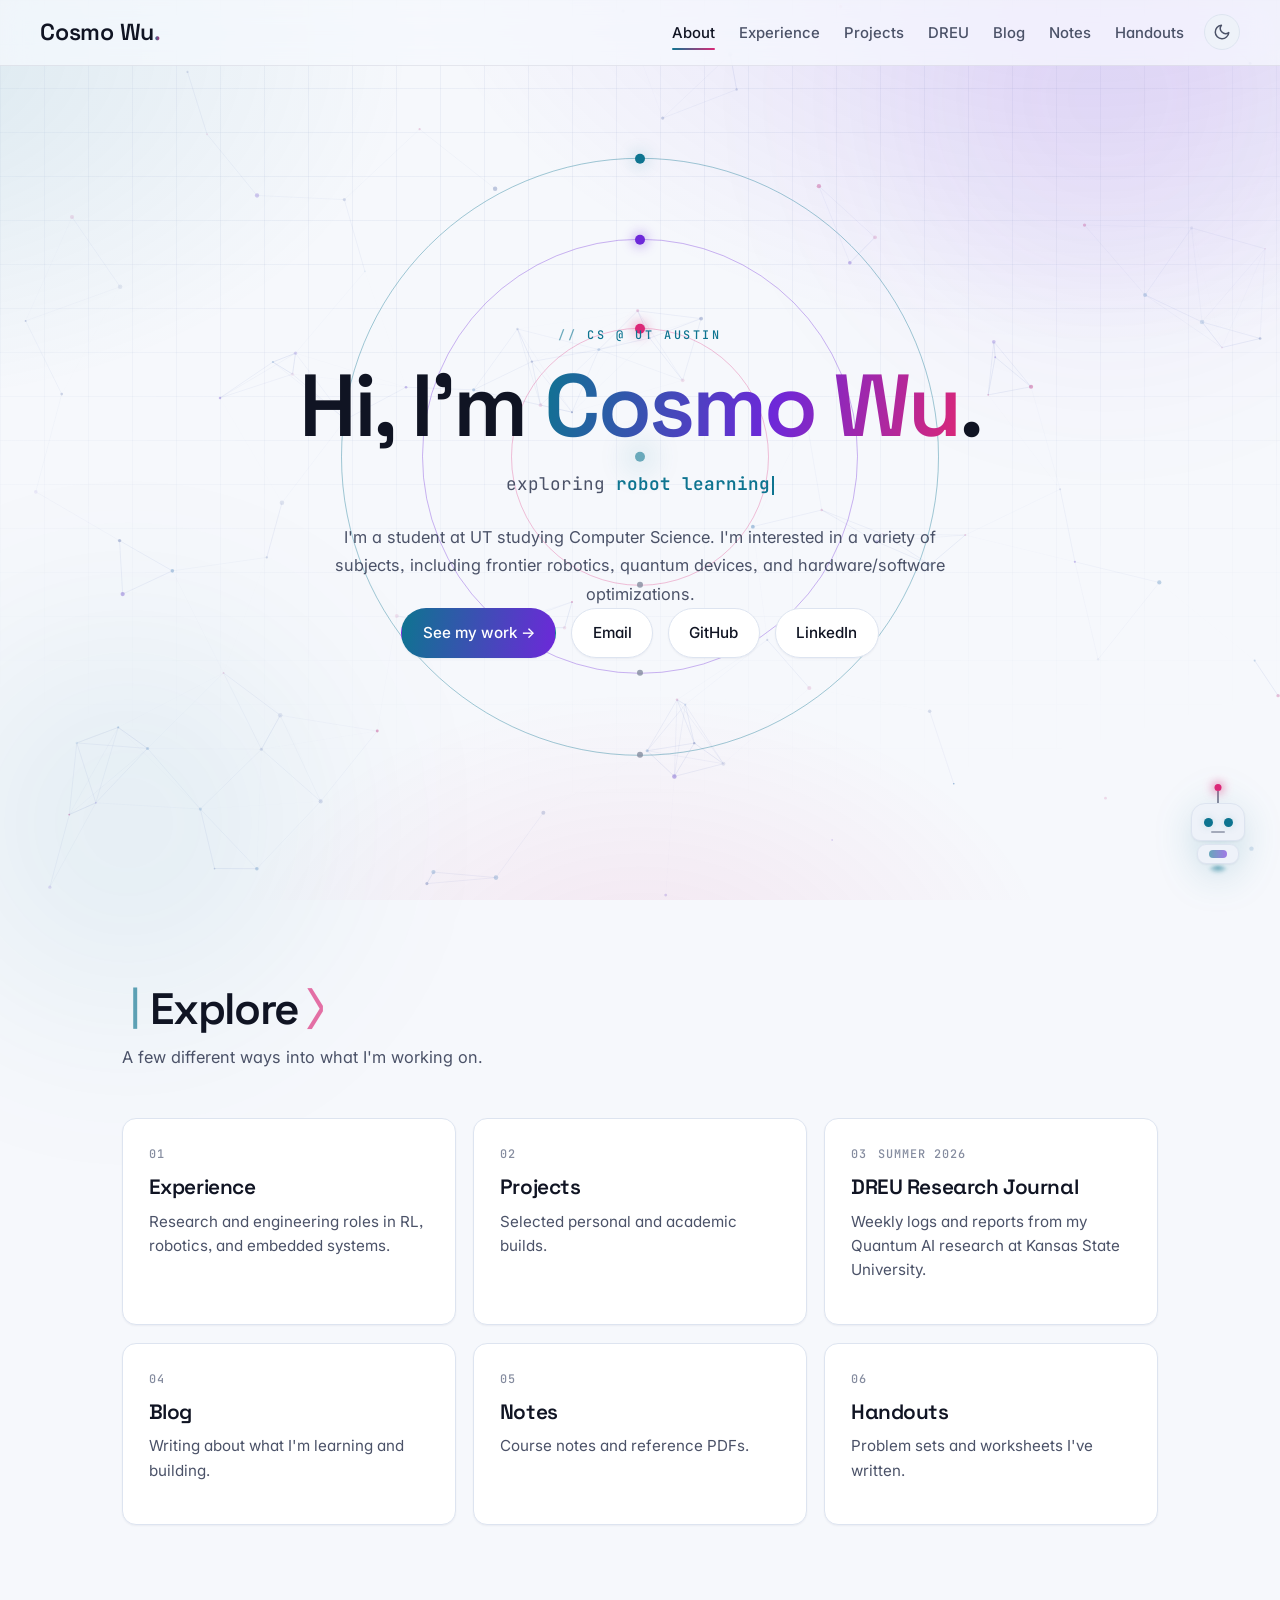
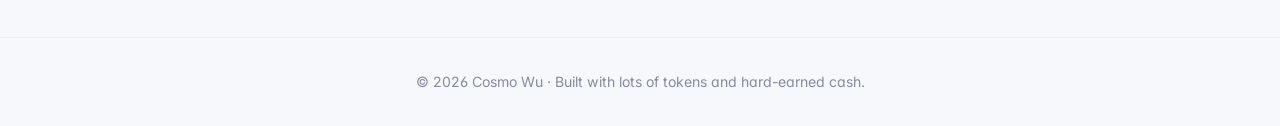
==== commit 7812b689: "Another 5% of my fable down the drain" ====
--- a/index.html
+++ b/index.html
@@ -12,7 +12,7 @@
     <link rel="preconnect" href="https://fonts.googleapis.com">
     <link rel="preconnect" href="https://fonts.gstatic.com" crossorigin>
     <link rel="stylesheet" href="https://fonts.googleapis.com/css2?family=Inter:wght@400;500;600;700&family=Space+Grotesk:wght@400;500;600;700&family=JetBrains+Mono:wght@400;500;600&family=Newsreader:ital,wght@0,400;0,500;1,400;1,500&display=swap">
-    <link rel="stylesheet" href="/assets/css/style.css">
+    <link rel="stylesheet" href="/assets/css/style.css?v=3">
 </head>
 <body>
     <nav class="nav">
@@ -103,6 +103,6 @@
         © 2026 Cosmo Wu · Built with lots of tokens and hard-earned cash.
     </footer>
 
-    <script src="/assets/js/main.js"></script>
+    <script src="/assets/js/main.js?v=3"></script>
 </body>
 </html>
--- a/assets/css/style.css
+++ b/assets/css/style.css
@@ -47,7 +47,8 @@
     --pre-text:     #e6ecf8;
 
     --grid-line:    rgba(30, 60, 140, 0.05);
-    --star-opacity: 0.35;
+    --star-opacity: 0.55;
+    --aurora-opacity: 0.35;
 
     --radius-sm:    8px;
     --radius:       14px;
@@ -90,6 +91,7 @@
 
     --grid-line:    rgba(148, 163, 255, 0.045);
     --star-opacity: 1;
+    --aurora-opacity: 0.5;
 }
 
 /* =========================================================
@@ -112,12 +114,51 @@
     content: '';
     position: fixed;
     inset: 0;
+    z-index: -4;
+    background:
+        radial-gradient(1100px 700px at 85% -10%, color-mix(in srgb, var(--secondary) 14%, transparent), transparent 62%),
+        radial-gradient(900px 600px at -10% 5%, color-mix(in srgb, var(--primary) 12%, transparent), transparent 60%),
+        radial-gradient(700px 500px at 50% 110%, color-mix(in srgb, var(--accent) 9%, transparent), transparent 60%);
+    pointer-events: none;
+}
+
+/* Aurora blobs — slow drifting color fields (injected by main.js) */
+.aurora {
+    position: fixed;
     z-index: -3;
-    background:
-        radial-gradient(1100px 700px at 85% -10%, color-mix(in srgb, var(--secondary) 10%, transparent), transparent 62%),
-        radial-gradient(900px 600px at -10% 5%, color-mix(in srgb, var(--primary) 9%, transparent), transparent 60%),
-        radial-gradient(700px 500px at 50% 110%, color-mix(in srgb, var(--accent) 6%, transparent), transparent 60%);
+    border-radius: 50%;
+    filter: blur(90px);
+    opacity: var(--aurora-opacity);
     pointer-events: none;
+    will-change: transform;
+}
+
+.aurora-1 {
+    width: 55vw;
+    height: 55vw;
+    top: -20vw;
+    right: -14vw;
+    background: radial-gradient(circle, color-mix(in srgb, var(--secondary) 34%, transparent), transparent 65%);
+    animation: aurora-drift-1 26s ease-in-out infinite alternate;
+}
+
+.aurora-2 {
+    width: 48vw;
+    height: 48vw;
+    bottom: -18vw;
+    left: -14vw;
+    background: radial-gradient(circle, color-mix(in srgb, var(--primary) 30%, transparent), transparent 65%);
+    animation: aurora-drift-2 32s ease-in-out infinite alternate;
+}
+
+@keyframes aurora-drift-1 {
+    from { transform: translate(0, 0) scale(1); }
+    to   { transform: translate(-10vw, 14vh) scale(1.25); }
+}
+
+@keyframes aurora-drift-2 {
+    from { transform: translate(0, 0) scale(1.15); }
+    to   { transform: translate(12vw, -12vh) scale(0.95); }
 }
 
 /* Faint blueprint grid, faded toward the edges */
@@ -317,36 +358,50 @@
     position: absolute;
     top: 50%;
     left: 50%;
-    width: min(620px, 90vw);
+    width: min(680px, 92vw);
     aspect-ratio: 1;
     transform: translate(-50%, -54%);
     pointer-events: none;
     z-index: -1;
-    opacity: 0.75;
 }
 
 .hero-atom .orbit {
     position: absolute;
     inset: 0;
     border-radius: 50%;
-    border: 1px solid color-mix(in srgb, var(--primary) 18%, transparent);
+    border: 1px solid color-mix(in srgb, var(--primary) 35%, transparent);
     animation: orbit-spin linear infinite;
 }
 
-.hero-atom .orbit-1 { inset: 6%;  animation-duration: 26s; border-color: color-mix(in srgb, var(--primary) 22%, transparent); }
-.hero-atom .orbit-2 { inset: 18%; animation-duration: 38s; animation-direction: reverse; border-color: color-mix(in srgb, var(--secondary) 20%, transparent); }
-.hero-atom .orbit-3 { inset: 31%; animation-duration: 52s; border-color: color-mix(in srgb, var(--accent) 16%, transparent); }
+.hero-atom .orbit-1 { inset: 6%;  animation-duration: 18s; border-color: color-mix(in srgb, var(--primary) 38%, transparent); }
+.hero-atom .orbit-2 { inset: 18%; animation-duration: 28s; animation-direction: reverse; border-color: color-mix(in srgb, var(--secondary) 34%, transparent); }
+.hero-atom .orbit-3 { inset: 31%; animation-duration: 40s; border-color: color-mix(in srgb, var(--accent) 28%, transparent); }
 
 .hero-atom .electron {
     position: absolute;
-    top: -4px;
+    top: -5px;
     left: 50%;
-    width: 8px;
-    height: 8px;
-    margin-left: -4px;
+    width: 10px;
+    height: 10px;
+    margin-left: -5px;
     border-radius: 50%;
     background: var(--primary);
-    box-shadow: 0 0 12px 2px var(--glow);
+    box-shadow: 0 0 16px 3px var(--glow);
+}
+
+/* second, smaller electron on the opposite side of each orbit */
+.hero-atom .orbit::after {
+    content: '';
+    position: absolute;
+    bottom: -3px;
+    left: 50%;
+    width: 6px;
+    height: 6px;
+    margin-left: -3px;
+    border-radius: 50%;
+    background: currentColor;
+    color: var(--text-subtle);
+    opacity: 0.8;
 }
 
 .hero-atom .orbit-2 .electron { background: var(--secondary); box-shadow: 0 0 12px 2px color-mix(in srgb, var(--secondary) 40%, transparent); }
@@ -523,6 +578,25 @@
     margin-bottom: 0.5rem;
     color: var(--text);
     letter-spacing: -0.03em;
+}
+
+/* Ket notation |Title⟩ — the site's quantum signature */
+.section-title::before {
+    content: '|';
+    font-family: var(--font-mono);
+    font-weight: 400;
+    color: var(--primary);
+    opacity: 0.65;
+    margin-right: 0.08em;
+}
+
+.section-title::after {
+    content: '⟩';
+    font-family: var(--font-mono);
+    font-weight: 400;
+    color: var(--accent);
+    opacity: 0.65;
+    margin-left: 0.08em;
 }
 
 .section-subtitle {
@@ -1328,6 +1402,250 @@
 }
 
 /* =========================================================
+   Robot companion (injected by main.js)
+   ========================================================= */
+.robo-buddy {
+    position: fixed;
+    right: 26px;
+    bottom: 26px;
+    width: 72px;
+    z-index: 900;
+    pointer-events: none;
+    animation: robo-bob 4.2s ease-in-out infinite;
+    filter: drop-shadow(0 10px 18px var(--glow));
+}
+
+.robo-antenna {
+    width: 2px;
+    height: 12px;
+    margin: 0 auto;
+    background: var(--text-subtle);
+    position: relative;
+}
+
+.robo-antenna-tip {
+    position: absolute;
+    top: -7px;
+    left: 50%;
+    transform: translateX(-50%);
+    width: 7px;
+    height: 7px;
+    border-radius: 50%;
+    background: var(--accent);
+    box-shadow: 0 0 10px 2px color-mix(in srgb, var(--accent) 55%, transparent);
+    animation: tip-pulse 2.2s ease-in-out infinite;
+}
+
+.robo-head {
+    width: 54px;
+    height: 38px;
+    margin: 0 auto;
+    background: var(--surface-soft);
+    border: 1px solid var(--border);
+    border-radius: 14px 14px 9px 9px;
+    display: flex;
+    align-items: center;
+    justify-content: center;
+    gap: 11px;
+    position: relative;
+    box-shadow: var(--shadow-sm);
+}
+
+.robo-eye {
+    width: 9px;
+    height: 9px;
+    border-radius: 50%;
+    background: var(--primary);
+    box-shadow: 0 0 8px var(--glow);
+    transform: translate(var(--eye-x, 0), var(--eye-y, 0));
+    animation: robo-blink 5.5s infinite;
+}
+
+.robo-mouth {
+    position: absolute;
+    bottom: 7px;
+    left: 50%;
+    transform: translateX(-50%);
+    width: 14px;
+    height: 2px;
+    border-radius: 2px;
+    background: var(--text-subtle);
+    opacity: 0.7;
+}
+
+.robo-body {
+    width: 42px;
+    height: 20px;
+    margin: 3px auto 0;
+    background: var(--surface-soft);
+    border: 1px solid var(--border);
+    border-radius: 9px;
+    position: relative;
+    overflow: hidden;
+    box-shadow: var(--shadow-sm);
+}
+
+.robo-chest {
+    position: absolute;
+    inset: 5px 11px;
+    border-radius: 4px;
+    background: linear-gradient(90deg, var(--primary), var(--secondary), var(--accent), var(--primary));
+    background-size: 300% 100%;
+    opacity: 0.6;
+    animation: chest-scan 3.5s linear infinite;
+}
+
+.robo-thruster {
+    width: 22px;
+    height: 8px;
+    margin: 2px auto 0;
+    border-radius: 50%;
+    background: radial-gradient(ellipse at 50% 0%, color-mix(in srgb, var(--primary) 70%, transparent), transparent 70%);
+    filter: blur(1.5px);
+    animation: thruster-flicker 0.9s ease-in-out infinite;
+}
+
+@keyframes robo-bob {
+    0%, 100% { transform: translateY(0); }
+    50%      { transform: translateY(-9px); }
+}
+
+@keyframes robo-blink {
+    0%, 91%, 96%, 100% { transform: translate(var(--eye-x, 0), var(--eye-y, 0)) scaleY(1); }
+    93.5%              { transform: translate(var(--eye-x, 0), var(--eye-y, 0)) scaleY(0.08); }
+}
+
+@keyframes tip-pulse {
+    0%, 100% { opacity: 1;   transform: translateX(-50%) scale(1); }
+    50%      { opacity: 0.4; transform: translateX(-50%) scale(0.75); }
+}
+
+@keyframes chest-scan {
+    to { background-position: 300% 0; }
+}
+
+@keyframes thruster-flicker {
+    0%, 100% { opacity: 0.85; transform: scaleX(1); }
+    50%      { opacity: 0.45; transform: scaleX(0.75); }
+}
+
+@media (max-width: 900px) {
+    .robo-buddy { display: none; }
+}
+
+/* =========================================================
+   Project cards — terminal-window style
+   ========================================================= */
+.project-grid {
+    display: grid;
+    grid-template-columns: repeat(auto-fit, minmax(320px, 1fr));
+    gap: 1.1rem;
+}
+
+.project-grid .card {
+    margin-bottom: 0;
+}
+
+.project-card {
+    padding: 0;
+    display: flex;
+    flex-direction: column;
+    text-decoration: none;
+    color: inherit;
+}
+
+.project-card.featured {
+    grid-column: 1 / -1;
+}
+
+.term-bar {
+    display: flex;
+    align-items: center;
+    gap: 0.75rem;
+    padding: 0.6rem 1.1rem;
+    border-bottom: 1px solid var(--border-soft);
+    font-family: var(--font-mono);
+    font-size: 0.74rem;
+    color: var(--text-subtle);
+    background: color-mix(in srgb, var(--surface-soft) 65%, transparent);
+    border-radius: var(--radius) var(--radius) 0 0;
+}
+
+.term-dots {
+    display: flex;
+    gap: 5px;
+    flex-shrink: 0;
+}
+
+.term-dots i {
+    width: 9px;
+    height: 9px;
+    border-radius: 50%;
+}
+
+.term-dots i:nth-child(1) { background: #ff5f57; }
+.term-dots i:nth-child(2) { background: #febc2e; }
+.term-dots i:nth-child(3) { background: #28c840; }
+
+.term-path {
+    flex: 1;
+    overflow: hidden;
+    text-overflow: ellipsis;
+    white-space: nowrap;
+    letter-spacing: 0.02em;
+}
+
+.term-ext {
+    flex-shrink: 0;
+    font-size: 0.95rem;
+    transition: transform 0.2s ease, color 0.2s ease;
+}
+
+.project-card:hover .term-ext {
+    color: var(--primary);
+    transform: translate(2px, -2px);
+}
+
+.project-card-body {
+    padding: 1.3rem 1.5rem 1.5rem;
+    position: relative;
+    flex: 1;
+    display: flex;
+    flex-direction: column;
+}
+
+.project-card-body .card-blurb {
+    margin-top: 0.6rem;
+    flex-grow: 1;
+}
+
+.project-card-body .skill-tags {
+    margin-top: 1.1rem;
+}
+
+/* Giant outlined index number in the corner */
+.project-index {
+    position: absolute;
+    right: 0.9rem;
+    bottom: 0.35rem;
+    font-family: var(--font-mono);
+    font-weight: 700;
+    font-size: 3.4rem;
+    line-height: 1;
+    color: transparent;
+    -webkit-text-stroke: 1px color-mix(in srgb, var(--text-subtle) 40%, transparent);
+    opacity: 0.55;
+    pointer-events: none;
+    user-select: none;
+    transition: opacity 0.3s ease, -webkit-text-stroke-color 0.3s ease;
+}
+
+.project-card:hover .project-index {
+    opacity: 1;
+    -webkit-text-stroke-color: color-mix(in srgb, var(--primary) 65%, transparent);
+}
+
+/* =========================================================
    Footer
    ========================================================= */
 .footer {
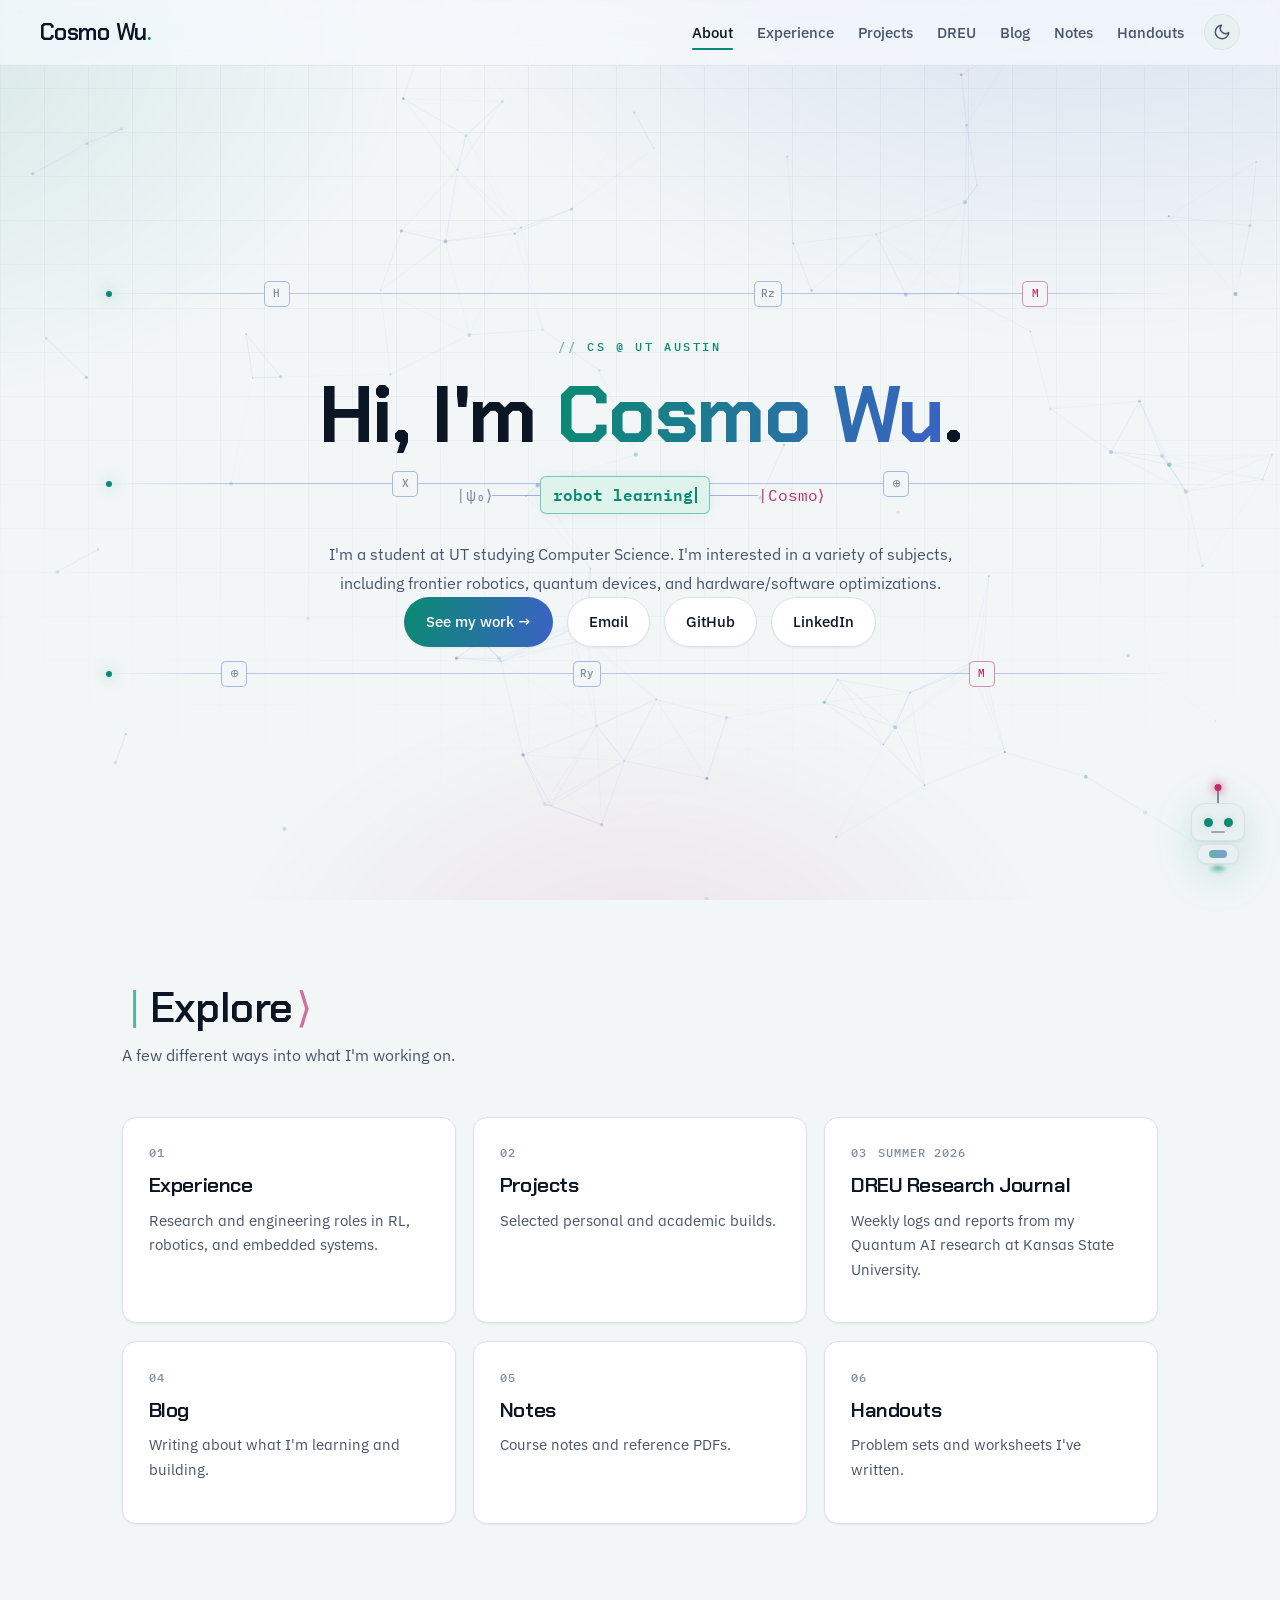
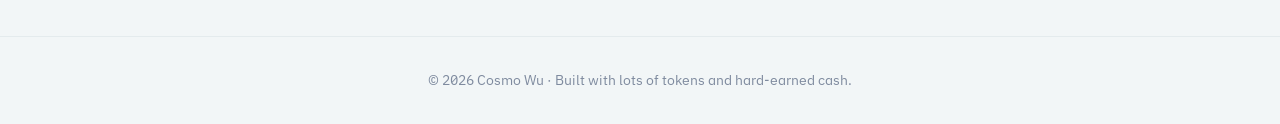
==== commit ce26b889: "Made changes (idk if space is still there) with frontend-design" ====
--- a/index.html
+++ b/index.html
@@ -11,8 +11,8 @@
 
     <link rel="preconnect" href="https://fonts.googleapis.com">
     <link rel="preconnect" href="https://fonts.gstatic.com" crossorigin>
-    <link rel="stylesheet" href="https://fonts.googleapis.com/css2?family=Inter:wght@400;500;600;700&family=Space+Grotesk:wght@400;500;600;700&family=JetBrains+Mono:wght@400;500;600&family=Newsreader:ital,wght@0,400;0,500;1,400;1,500&display=swap">
-    <link rel="stylesheet" href="/assets/css/style.css?v=3">
+    <link rel="stylesheet" href="https://fonts.googleapis.com/css2?family=Chakra+Petch:wght@500;600;700&family=IBM+Plex+Sans:ital,wght@0,400;0,500;0,600;1,400&family=IBM+Plex+Mono:wght@400;500;600&display=swap">
+    <link rel="stylesheet" href="/assets/css/style.css?v=4">
 </head>
 <body>
     <nav class="nav">
@@ -37,16 +37,29 @@
     </nav>
 
     <section class="hero" id="about">
-        <div class="hero-atom" aria-hidden="true">
-            <div class="orbit orbit-1"><span class="electron"></span></div>
-            <div class="orbit orbit-2"><span class="electron"></span></div>
-            <div class="orbit orbit-3"><span class="electron"></span></div>
-            <div class="nucleus"></div>
+        <div class="hero-circuit" aria-hidden="true">
+            <div class="qwire">
+                <span class="qgate" style="left: 16%;">H</span>
+                <span class="qgate" style="left: 62%;">Rz</span>
+                <span class="qgate measure" style="left: 87%;">M</span>
+                <span class="qpulse"></span>
+            </div>
+            <div class="qwire">
+                <span class="qgate" style="left: 28%;">X</span>
+                <span class="qgate" style="left: 74%;">&#8853;</span>
+                <span class="qpulse"></span>
+            </div>
+            <div class="qwire">
+                <span class="qgate" style="left: 12%;">&#8853;</span>
+                <span class="qgate" style="left: 45%;">Ry</span>
+                <span class="qgate measure" style="left: 82%;">M</span>
+                <span class="qpulse"></span>
+            </div>
         </div>
 
         <p class="eyebrow">CS @ UT Austin</p>
         <h1 class="hero-title">Hi, I'm <span class="gradient-text">Cosmo Wu</span>.</h1>
-        <p class="hero-rotator">exploring <span class="rotate-word" data-rotate='["robot learning","quantum computing","multi-agent AI","embedded systems","hardware optimization"]'></span><span class="caret"></span></p>
+        <p class="hero-rotator"><span class="ket">|&psi;&#8320;&#10217;</span><span class="wire-seg"></span><span class="gate-box"><span class="rotate-word" data-rotate='["robot learning","quantum computing","multi-agent AI","embedded systems","hardware optimization"]'></span><span class="caret"></span></span><span class="wire-seg"></span><span class="ket ket-out">|Cosmo&#10217;</span></p>
         <p class="hero-bio">
             I'm a student at UT studying Computer Science. I'm interested in a variety of subjects, including
             frontier robotics, quantum devices, and hardware/software optimizations.
@@ -103,6 +116,6 @@
         © 2026 Cosmo Wu · Built with lots of tokens and hard-earned cash.
     </footer>
 
-    <script src="/assets/js/main.js?v=3"></script>
+    <script src="/assets/js/main.js?v=4"></script>
 </body>
 </html>
--- a/assets/css/style.css
+++ b/assets/css/style.css
@@ -18,22 +18,22 @@
    Quantum / deep-space palette: cyan → violet → pink
    ========================================================= */
 :root {
-    --bg:           #f6f8fc;
+    --bg:           #f2f6f7;
     --bg-elevated:  #ffffff;
     --surface:      #ffffff;
-    --surface-soft: #eef2f9;
-    --border:       #dde4f0;
-    --border-soft:  #e8edf6;
-
-    --text:         #101423;
-    --text-muted:   #4b5268;
-    --text-subtle:  #858c9f;
-
-    --primary:      #0e7490;   /* deep cyan */
-    --primary-soft: #e0f5fa;
-    --secondary:    #6d28d9;   /* violet */
-    --accent:       #db2777;   /* pink */
-    --glow:         rgba(14, 116, 144, 0.18);
+    --surface-soft: #e9f0f1;
+    --border:       #d8e2e4;
+    --border-soft:  #e4ebed;
+
+    --text:         #0c1524;
+    --text-muted:   #47546b;
+    --text-subtle:  #7f8b9f;
+
+    --primary:      #0a8a72;   /* phosphor teal — coherent evolution */
+    --primary-soft: #ddf3ec;
+    --secondary:    #3b62c4;   /* ice blue — starlight */
+    --accent:       #c22869;   /* measurement magenta — collapsed results */
+    --glow:         rgba(10, 138, 114, 0.18);
 
     --shadow-sm: 0 1px 2px rgba(16, 24, 60, 0.05);
     --shadow-md: 0 4px 18px rgba(16, 24, 60, 0.08);
@@ -48,50 +48,48 @@
 
     --grid-line:    rgba(30, 60, 140, 0.05);
     --star-opacity: 0.55;
-    --aurora-opacity: 0.35;
 
     --radius-sm:    8px;
     --radius:       14px;
     --radius-lg:    20px;
 
-    --font-sans: 'Inter', -apple-system, BlinkMacSystemFont, 'Segoe UI', Roboto, sans-serif;
-    --font-display: 'Space Grotesk', 'Inter', -apple-system, sans-serif;
-    --font-serif: 'Newsreader', 'Iowan Old Style', Georgia, serif;
-    --font-mono: 'JetBrains Mono', ui-monospace, SFMono-Regular, Menlo, Consolas, monospace;
+    --font-sans: 'IBM Plex Sans', -apple-system, BlinkMacSystemFont, 'Segoe UI', Roboto, sans-serif;
+    --font-display: 'Chakra Petch', 'IBM Plex Sans', -apple-system, sans-serif;
+    --font-serif: 'Iowan Old Style', Georgia, serif;
+    --font-mono: 'IBM Plex Mono', ui-monospace, SFMono-Regular, Menlo, Consolas, monospace;
 }
 
 [data-theme="dark"] {
-    --bg:           #05070f;
-    --bg-elevated:  #0a0e1c;
-    --surface:      #0c1122;
-    --surface-soft: #131a30;
-    --border:       rgba(148, 163, 255, 0.13);
-    --border-soft:  rgba(148, 163, 255, 0.07);
-
-    --text:         #eef2fb;
-    --text-muted:   #a7b0c8;
-    --text-subtle:  #66708c;
-
-    --primary:      #6ee7f9;   /* bright cyan */
-    --primary-soft: rgba(110, 231, 249, 0.1);
-    --secondary:    #a78bfa;   /* soft violet */
-    --accent:       #f472b6;   /* pink */
-    --glow:         rgba(110, 231, 249, 0.28);
+    --bg:           #04070d;
+    --bg-elevated:  #090e18;
+    --surface:      #0b111c;
+    --surface-soft: #121a29;
+    --border:       rgba(143, 184, 255, 0.14);
+    --border-soft:  rgba(143, 184, 255, 0.07);
+
+    --text:         #e9f0f7;
+    --text-muted:   #9facc2;
+    --text-subtle:  #5e6b84;
+
+    --primary:      #5ff2d3;   /* phosphor teal — coherent evolution */
+    --primary-soft: rgba(95, 242, 211, 0.1);
+    --secondary:    #8fb8ff;   /* ice blue — starlight */
+    --accent:       #ff5c9e;   /* measurement magenta — collapsed results */
+    --glow:         rgba(95, 242, 211, 0.25);
 
     --shadow-sm: 0 1px 2px rgba(0, 0, 0, 0.35);
     --shadow-md: 0 6px 24px rgba(0, 0, 0, 0.45);
     --shadow-lg: 0 24px 70px rgba(0, 0, 0, 0.6);
 
-    --nav-bg:       rgba(5, 7, 15, 0.72);
-    --nav-border:   rgba(148, 163, 255, 0.1);
-
-    --code-bg:      rgba(148, 163, 255, 0.1);
-    --pre-bg:       #070b18;
+    --nav-bg:       rgba(4, 7, 13, 0.72);
+    --nav-border:   rgba(143, 184, 255, 0.1);
+
+    --code-bg:      rgba(143, 184, 255, 0.1);
+    --pre-bg:       #060b14;
     --pre-text:     #dbe3f5;
 
-    --grid-line:    rgba(148, 163, 255, 0.045);
+    --grid-line:    rgba(143, 184, 255, 0.045);
     --star-opacity: 1;
-    --aurora-opacity: 0.5;
 }
 
 /* =========================================================
@@ -120,45 +118,6 @@
         radial-gradient(900px 600px at -10% 5%, color-mix(in srgb, var(--primary) 12%, transparent), transparent 60%),
         radial-gradient(700px 500px at 50% 110%, color-mix(in srgb, var(--accent) 9%, transparent), transparent 60%);
     pointer-events: none;
-}
-
-/* Aurora blobs — slow drifting color fields (injected by main.js) */
-.aurora {
-    position: fixed;
-    z-index: -3;
-    border-radius: 50%;
-    filter: blur(90px);
-    opacity: var(--aurora-opacity);
-    pointer-events: none;
-    will-change: transform;
-}
-
-.aurora-1 {
-    width: 55vw;
-    height: 55vw;
-    top: -20vw;
-    right: -14vw;
-    background: radial-gradient(circle, color-mix(in srgb, var(--secondary) 34%, transparent), transparent 65%);
-    animation: aurora-drift-1 26s ease-in-out infinite alternate;
-}
-
-.aurora-2 {
-    width: 48vw;
-    height: 48vw;
-    bottom: -18vw;
-    left: -14vw;
-    background: radial-gradient(circle, color-mix(in srgb, var(--primary) 30%, transparent), transparent 65%);
-    animation: aurora-drift-2 32s ease-in-out infinite alternate;
-}
-
-@keyframes aurora-drift-1 {
-    from { transform: translate(0, 0) scale(1); }
-    to   { transform: translate(-10vw, 14vh) scale(1.25); }
-}
-
-@keyframes aurora-drift-2 {
-    from { transform: translate(0, 0) scale(1.15); }
-    to   { transform: translate(12vw, -12vh) scale(0.95); }
 }
 
 /* Faint blueprint grid, faded toward the edges */
@@ -199,7 +158,7 @@
     height: 2px;
     width: 100%;
     z-index: 2000;
-    background: linear-gradient(90deg, var(--primary), var(--secondary), var(--accent));
+    background: linear-gradient(90deg, var(--primary), var(--secondary));
     transform-origin: 0 50%;
     transform: scaleX(0);
     pointer-events: none;
@@ -241,10 +200,7 @@
 }
 
 .logo .logo-dot {
-    background: linear-gradient(90deg, var(--primary), var(--accent));
-    -webkit-background-clip: text;
-    background-clip: text;
-    color: transparent;
+    color: var(--primary);
 }
 
 .nav-right {
@@ -277,7 +233,7 @@
     left: 0;
     right: 0;
     height: 2px;
-    background: linear-gradient(90deg, var(--primary), var(--accent));
+    background: var(--primary);
     border-radius: 2px;
     transform: scaleX(0);
     transform-origin: 0 50%;
@@ -352,81 +308,77 @@
 }
 
 /* =========================================================
-   Hero atom — orbiting electrons behind the title
-   ========================================================= */
-.hero-atom {
+   Hero circuit — qubit wires with gates behind the title.
+   The site's signature: his research is circuit discovery.
+   ========================================================= */
+.hero-circuit {
+    position: absolute;
+    inset: 0;
+    z-index: -1;
+    pointer-events: none;
+    display: flex;
+    flex-direction: column;
+    justify-content: center;
+    gap: 21vh;
+    padding: 0 1rem;
+}
+
+.qwire {
+    position: relative;
+    height: 1px;
+    background: linear-gradient(90deg,
+        transparent,
+        color-mix(in srgb, var(--secondary) 32%, transparent) 12%,
+        color-mix(in srgb, var(--secondary) 32%, transparent) 88%,
+        transparent);
+}
+
+/* gate boxes sitting on the wires */
+.qwire .qgate {
     position: absolute;
     top: 50%;
-    left: 50%;
-    width: min(680px, 92vw);
-    aspect-ratio: 1;
-    transform: translate(-50%, -54%);
-    pointer-events: none;
-    z-index: -1;
-}
-
-.hero-atom .orbit {
+    transform: translate(-50%, -50%);
+    min-width: 26px;
+    height: 26px;
+    padding: 0 6px;
+    display: grid;
+    place-items: center;
+    font-family: var(--font-mono);
+    font-size: 0.68rem;
+    font-weight: 500;
+    color: var(--text-subtle);
+    background: var(--bg);
+    border: 1px solid color-mix(in srgb, var(--secondary) 42%, transparent);
+    border-radius: 5px;
+}
+
+/* measurement gates collapse the state - they read magenta */
+.qwire .qgate.measure {
+    color: var(--accent);
+    border-color: color-mix(in srgb, var(--accent) 50%, transparent);
+}
+
+/* a pulse of amplitude traveling down each wire */
+.qwire .qpulse {
     position: absolute;
-    inset: 0;
-    border-radius: 50%;
-    border: 1px solid color-mix(in srgb, var(--primary) 35%, transparent);
-    animation: orbit-spin linear infinite;
-}
-
-.hero-atom .orbit-1 { inset: 6%;  animation-duration: 18s; border-color: color-mix(in srgb, var(--primary) 38%, transparent); }
-.hero-atom .orbit-2 { inset: 18%; animation-duration: 28s; animation-direction: reverse; border-color: color-mix(in srgb, var(--secondary) 34%, transparent); }
-.hero-atom .orbit-3 { inset: 31%; animation-duration: 40s; border-color: color-mix(in srgb, var(--accent) 28%, transparent); }
-
-.hero-atom .electron {
-    position: absolute;
-    top: -5px;
-    left: 50%;
-    width: 10px;
-    height: 10px;
-    margin-left: -5px;
+    top: -2.5px;
+    left: 0;
+    width: 6px;
+    height: 6px;
     border-radius: 50%;
     background: var(--primary);
-    box-shadow: 0 0 16px 3px var(--glow);
-}
-
-/* second, smaller electron on the opposite side of each orbit */
-.hero-atom .orbit::after {
-    content: '';
-    position: absolute;
-    bottom: -3px;
-    left: 50%;
-    width: 6px;
-    height: 6px;
-    margin-left: -3px;
-    border-radius: 50%;
-    background: currentColor;
-    color: var(--text-subtle);
-    opacity: 0.8;
-}
-
-.hero-atom .orbit-2 .electron { background: var(--secondary); box-shadow: 0 0 12px 2px color-mix(in srgb, var(--secondary) 40%, transparent); }
-.hero-atom .orbit-3 .electron { background: var(--accent);    box-shadow: 0 0 12px 2px color-mix(in srgb, var(--accent) 40%, transparent); }
-
-.hero-atom .nucleus {
-    position: absolute;
-    top: 50%;
-    left: 50%;
-    width: 10px;
-    height: 10px;
-    border-radius: 50%;
-    transform: translate(-50%, -50%);
-    background: color-mix(in srgb, var(--primary) 60%, transparent);
-    box-shadow: 0 0 30px 8px var(--glow);
-    animation: nucleus-pulse 4s ease-in-out infinite;
-}
-
-@keyframes orbit-spin {
-    to { transform: rotate(360deg); }
-}
-
-@keyframes nucleus-pulse {
-    0%, 100% { transform: translate(-50%, -50%) scale(1);   opacity: 0.9; }
-    50%      { transform: translate(-50%, -50%) scale(1.5); opacity: 0.55; }
+    box-shadow: 0 0 14px 3px var(--glow);
+    animation: qtravel 9s linear infinite;
+}
+
+.qwire:nth-child(2) .qpulse { animation-delay: -3s; animation-duration: 11s; }
+.qwire:nth-child(3) .qpulse { animation-delay: -6s; animation-duration: 13s; }
+
+@keyframes qtravel {
+    0%   { left: 0%;   opacity: 0; }
+    6%   { opacity: 1; }
+    94%  { opacity: 1; }
+    100% { left: 100%; opacity: 0; }
 }
 
 /* =========================================================
@@ -456,17 +408,17 @@
 
 .hero-title {
     font-family: var(--font-display);
-    font-size: clamp(3rem, 8vw, 5.5rem);
-    font-weight: 600;
-    margin-bottom: 1.1rem;
-    color: var(--text);
-    letter-spacing: -0.035em;
-    line-height: 1.02;
+    font-size: clamp(2.7rem, 7vw, 5rem);
+    font-weight: 700;
+    margin-bottom: 1.2rem;
+    color: var(--text);
+    letter-spacing: -0.015em;
+    line-height: 1.05;
     animation: fadeInUp 0.9s ease;
 }
 
 .gradient-text {
-    background: linear-gradient(100deg, var(--primary) 0%, var(--secondary) 55%, var(--accent) 100%);
+    background: linear-gradient(100deg, var(--primary) 0%, var(--secondary) 100%);
     -webkit-background-clip: text;
     background-clip: text;
     color: transparent;
@@ -474,11 +426,48 @@
 
 .hero-rotator {
     font-family: var(--font-mono);
-    font-size: clamp(0.95rem, 2.2vw, 1.1rem);
-    color: var(--text-muted);
-    margin-bottom: 1.5rem;
+    font-size: clamp(0.85rem, 2.2vw, 1rem);
+    color: var(--text-muted);
+    margin-bottom: 1.6rem;
     animation: fadeInUp 0.9s ease 0.1s backwards;
-    min-height: 1.7em;
+    display: flex;
+    align-items: center;
+    justify-content: center;
+    gap: 0;
+    flex-wrap: nowrap;
+    max-width: 100%;
+}
+
+/* input state |ψ₀⟩ … measured output |Cosmo⟩ */
+.hero-rotator .ket {
+    color: var(--text-subtle);
+    white-space: nowrap;
+}
+
+.hero-rotator .ket-out {
+    color: var(--accent);
+}
+
+.hero-rotator .wire-seg {
+    display: inline-block;
+    width: clamp(1.2rem, 5vw, 3rem);
+    height: 1px;
+    background: color-mix(in srgb, var(--secondary) 45%, transparent);
+    flex-shrink: 1;
+}
+
+/* the rotating interest is a gate applied to the state */
+.hero-rotator .gate-box {
+    display: inline-flex;
+    align-items: center;
+    padding: 0.32em 0.75em;
+    border: 1px solid color-mix(in srgb, var(--primary) 45%, transparent);
+    border-radius: 6px;
+    background: var(--primary-soft);
+    box-shadow: 0 0 18px -6px var(--glow);
+    min-width: 13ch;
+    justify-content: center;
+    white-space: nowrap;
 }
 
 .hero-rotator .rotate-word {
@@ -573,11 +562,11 @@
 
 .section-title {
     font-family: var(--font-display);
-    font-size: clamp(2rem, 4vw, 2.75rem);
+    font-size: clamp(1.9rem, 4vw, 2.6rem);
     font-weight: 600;
     margin-bottom: 0.5rem;
     color: var(--text);
-    letter-spacing: -0.03em;
+    letter-spacing: -0.01em;
 }
 
 /* Ket notation |Title⟩ — the site's quantum signature */
@@ -760,9 +749,8 @@
     background:
         linear-gradient(var(--surface), var(--surface)) padding-box,
         linear-gradient(120deg,
-            color-mix(in srgb, var(--primary) 55%, transparent),
-            color-mix(in srgb, var(--secondary) 45%, transparent),
-            color-mix(in srgb, var(--accent) 40%, transparent)) border-box;
+            color-mix(in srgb, var(--primary) 60%, transparent),
+            color-mix(in srgb, var(--secondary) 45%, transparent)) border-box;
     border: 1px solid transparent;
 }
 
@@ -1203,7 +1191,7 @@
     top: 8px;
     bottom: 8px;
     width: 2px;
-    background: linear-gradient(180deg, var(--primary), var(--secondary) 55%, var(--accent));
+    background: linear-gradient(180deg, var(--primary), var(--secondary));
     opacity: 0.35;
     border-radius: 2px;
 }
@@ -1571,21 +1559,11 @@
     border-radius: var(--radius) var(--radius) 0 0;
 }
 
-.term-dots {
-    display: flex;
-    gap: 5px;
+.term-prompt {
+    color: var(--primary);
     flex-shrink: 0;
-}
-
-.term-dots i {
-    width: 9px;
-    height: 9px;
-    border-radius: 50%;
-}
-
-.term-dots i:nth-child(1) { background: #ff5f57; }
-.term-dots i:nth-child(2) { background: #febc2e; }
-.term-dots i:nth-child(3) { background: #28c840; }
+    font-weight: 500;
+}
 
 .term-path {
     flex: 1;
@@ -1593,6 +1571,23 @@
     text-overflow: ellipsis;
     white-space: nowrap;
     letter-spacing: 0.02em;
+}
+
+/* block cursor appears in the prompt when the card is hovered */
+.term-path::after {
+    content: '';
+    display: inline-block;
+    width: 0.55em;
+    height: 1em;
+    margin-left: 0.35em;
+    vertical-align: text-bottom;
+    background: var(--primary);
+    opacity: 0;
+}
+
+.project-card:hover .term-path::after {
+    opacity: 1;
+    animation: caret-blink 1s steps(1) infinite;
 }
 
 .term-ext {
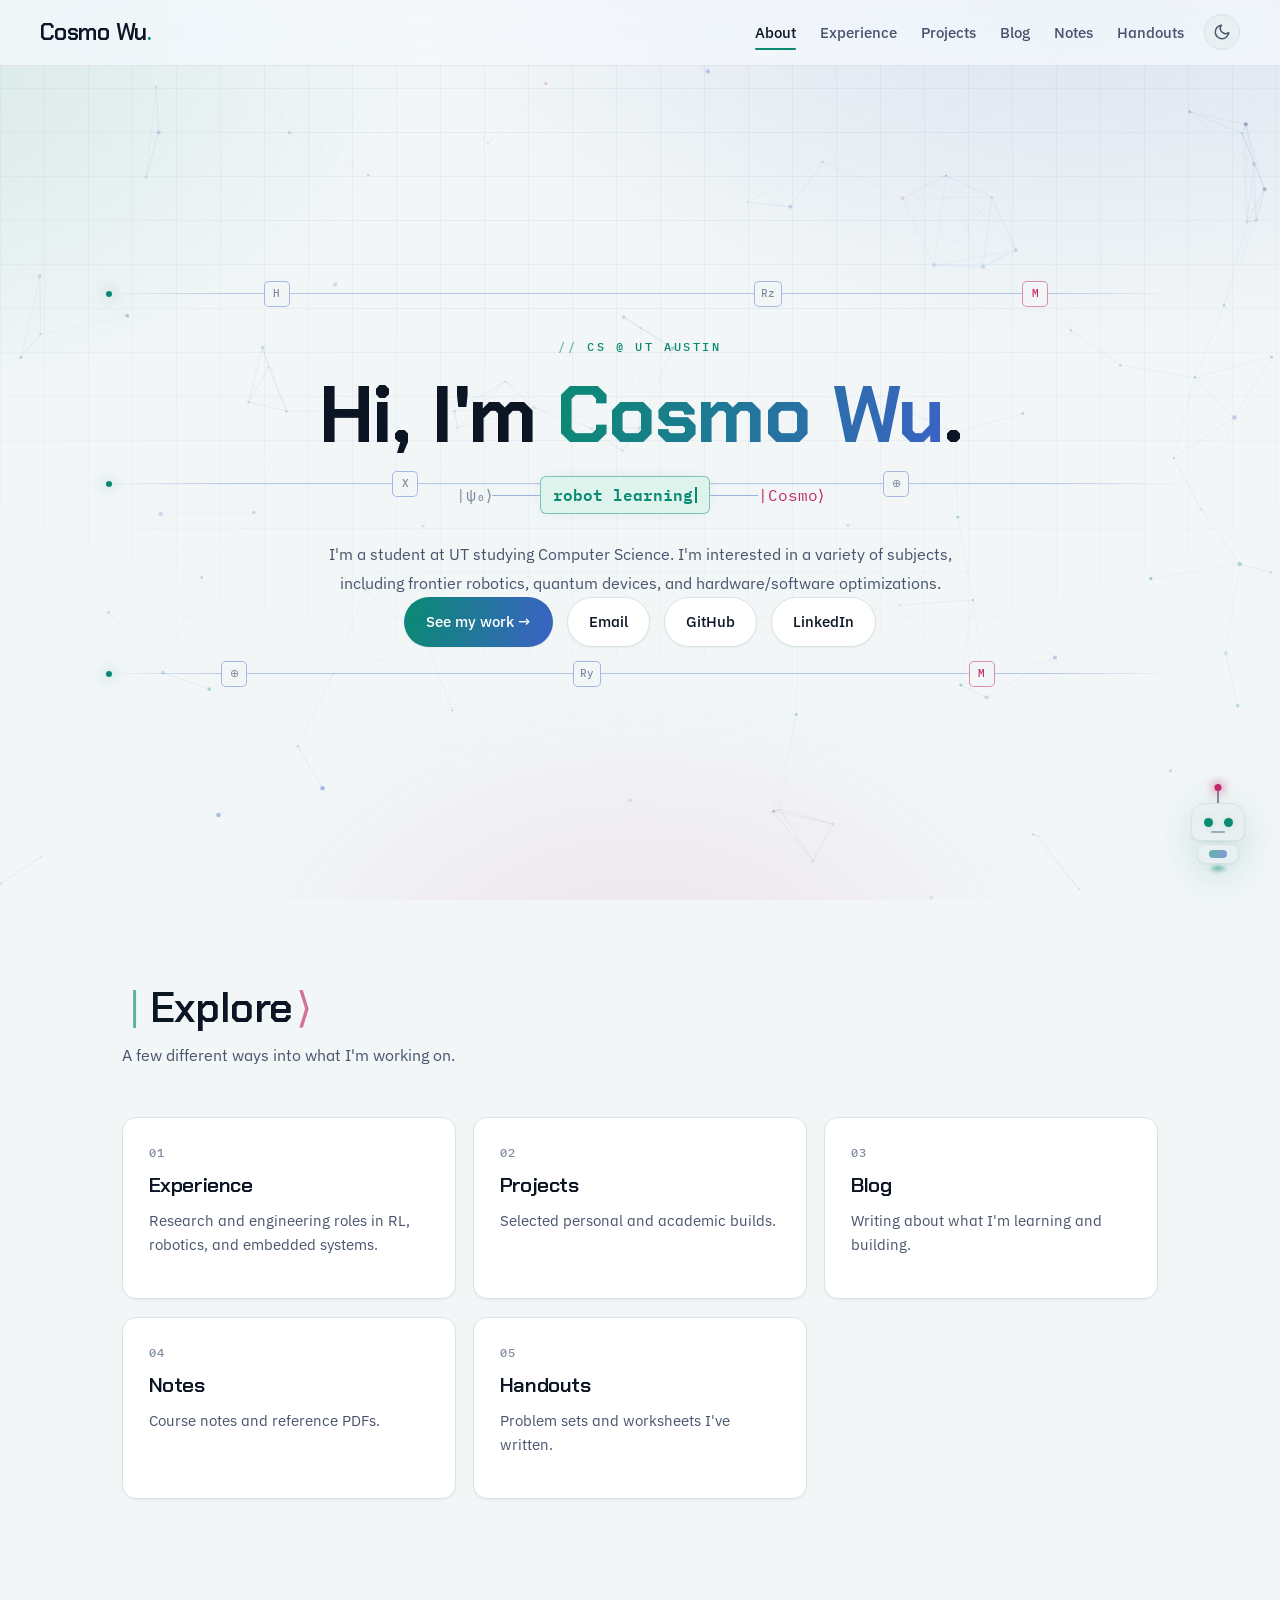
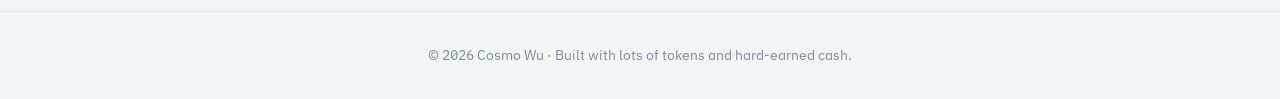
==== commit baf22b1b: "Removed dreu cuz we aint rdy for this" ====
--- a/index.html
+++ b/index.html
@@ -23,7 +23,7 @@
                     <li><a href="/">About</a></li>
                     <li><a href="/experience/">Experience</a></li>
                     <li><a href="/projects/">Projects</a></li>
-                    <li><a href="/dreu/">DREU</a></li>
+                    <!-- WIP: re-enable when the DREU journal is ready --><!-- <li><a href="/dreu/">DREU</a></li> -->
                     <li><a href="/blog/">Blog</a></li>
                     <li><a href="/notes/">Notes</a></li>
                     <li><a href="/handouts/">Handouts</a></li>
@@ -89,23 +89,25 @@
                 <div class="post-card-title">Projects</div>
                 <div class="post-card-summary">Selected personal and academic builds.</div>
             </a>
+            <!-- WIP: re-enable when the DREU journal is ready (and renumber the cards below back to 04/05/06)
             <a href="/dreu/" class="post-card">
                 <div class="post-card-meta"><span>03</span><span>Summer 2026</span></div>
                 <div class="post-card-title">DREU Research Journal</div>
                 <div class="post-card-summary">Weekly logs and reports from my Quantum AI research at Kansas State University.</div>
             </a>
+            -->
             <a href="/blog/" class="post-card">
-                <div class="post-card-meta"><span>04</span></div>
+                <div class="post-card-meta"><span>03</span></div>
                 <div class="post-card-title">Blog</div>
                 <div class="post-card-summary">Writing about what I'm learning and building.</div>
             </a>
             <a href="/notes/" class="post-card">
-                <div class="post-card-meta"><span>05</span></div>
+                <div class="post-card-meta"><span>04</span></div>
                 <div class="post-card-title">Notes</div>
                 <div class="post-card-summary">Course notes and reference PDFs.</div>
             </a>
             <a href="/handouts/" class="post-card">
-                <div class="post-card-meta"><span>06</span></div>
+                <div class="post-card-meta"><span>05</span></div>
                 <div class="post-card-title">Handouts</div>
                 <div class="post-card-summary">Problem sets and worksheets I've written.</div>
             </a>
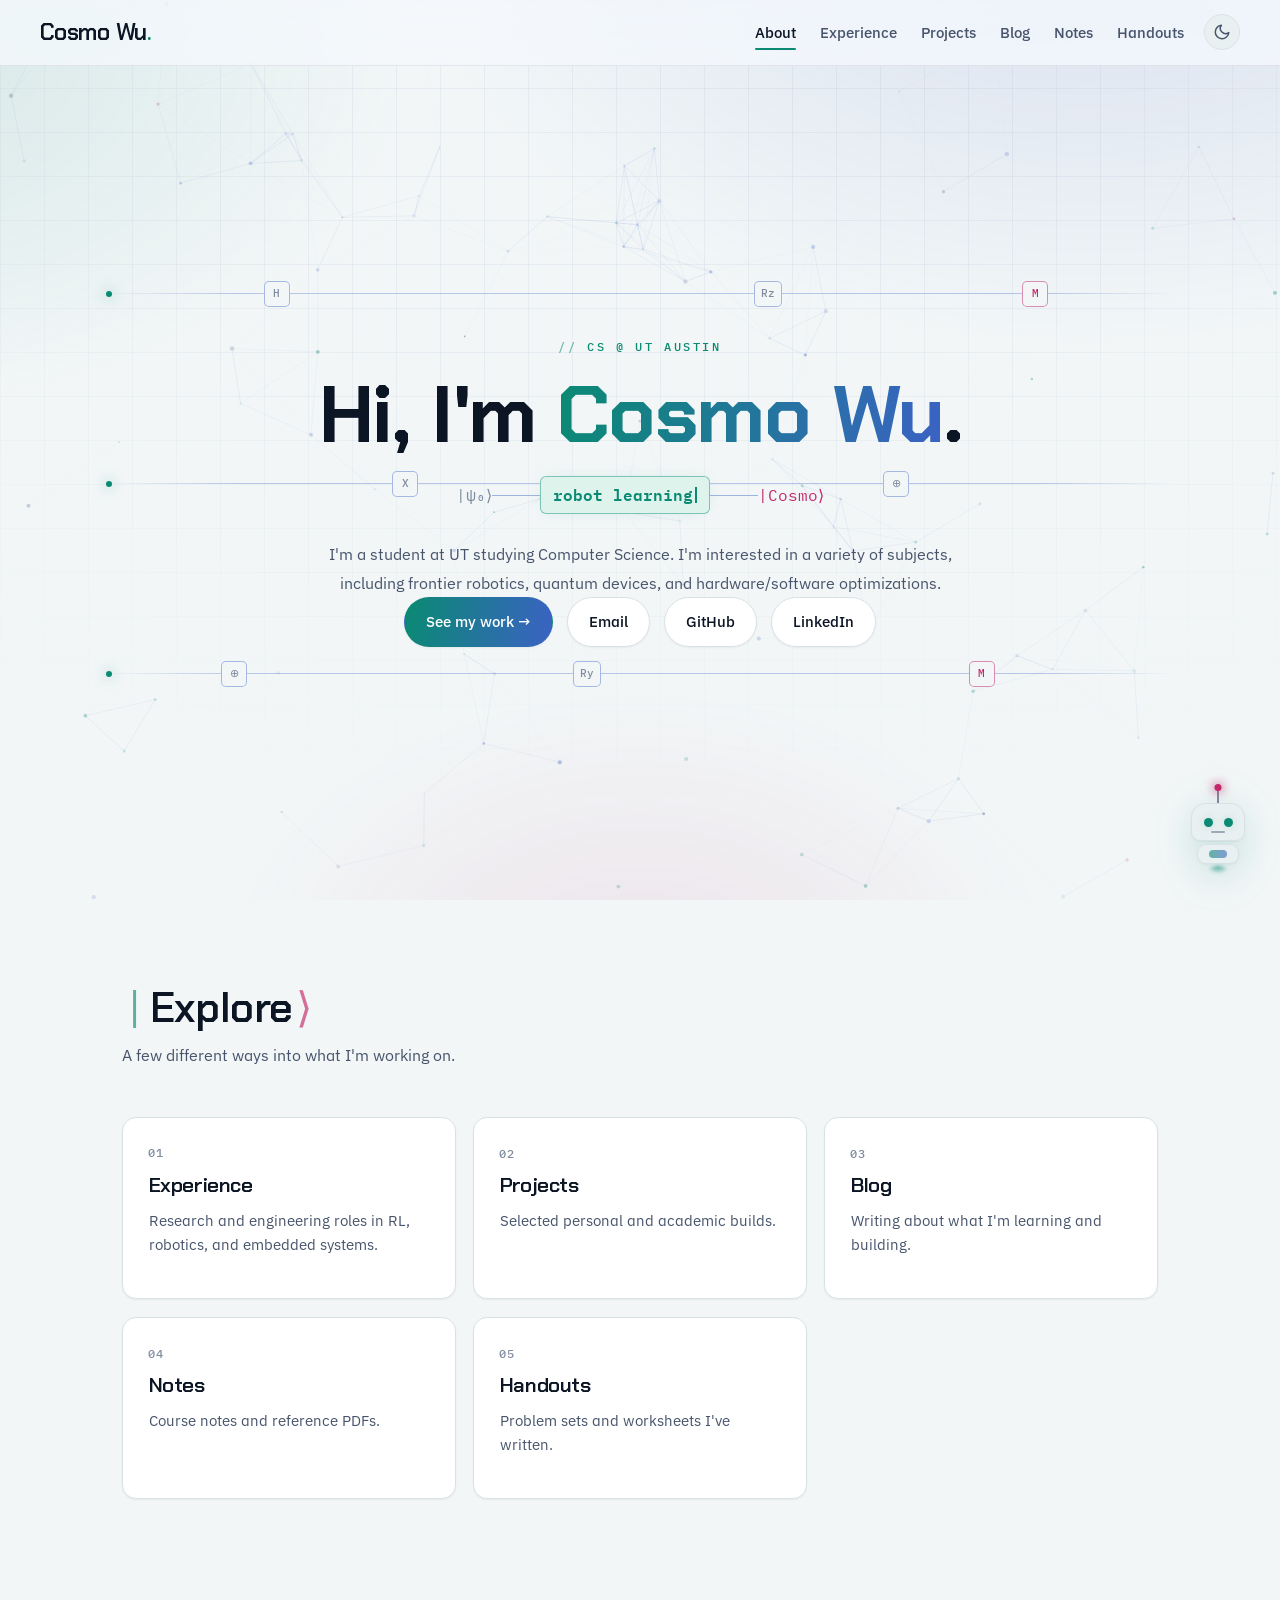
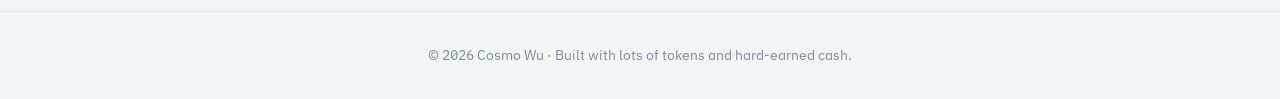
==== commit 48f0cc35: "default white screeN" ====
--- a/index.html
+++ b/index.html
@@ -7,7 +7,7 @@
     <link rel="apple-touch-icon" href="/qft_pfp.png">
     <title>Cosmo Wu — Computer Science @ UT Austin</title>
 
-    <script>(function(){try{var t=localStorage.getItem('theme');var d=window.matchMedia('(prefers-color-scheme: dark)').matches;document.documentElement.setAttribute('data-theme',t||(d?'dark':'light'));}catch(e){document.documentElement.setAttribute('data-theme','light');}try{var p=location.pathname;if(p.endsWith('/index.html')){history.replaceState(null,'',p.slice(0,-10)+location.search+location.hash);}}catch(e){}})();</script>
+    <script>(function(){try{var t=localStorage.getItem('theme');document.documentElement.setAttribute('data-theme',t||'light');}catch(e){document.documentElement.setAttribute('data-theme','light');}try{var p=location.pathname;if(p.endsWith('/index.html')){history.replaceState(null,'',p.slice(0,-10)+location.search+location.hash);}}catch(e){}})();</script>
 
     <link rel="preconnect" href="https://fonts.googleapis.com">
     <link rel="preconnect" href="https://fonts.gstatic.com" crossorigin>
